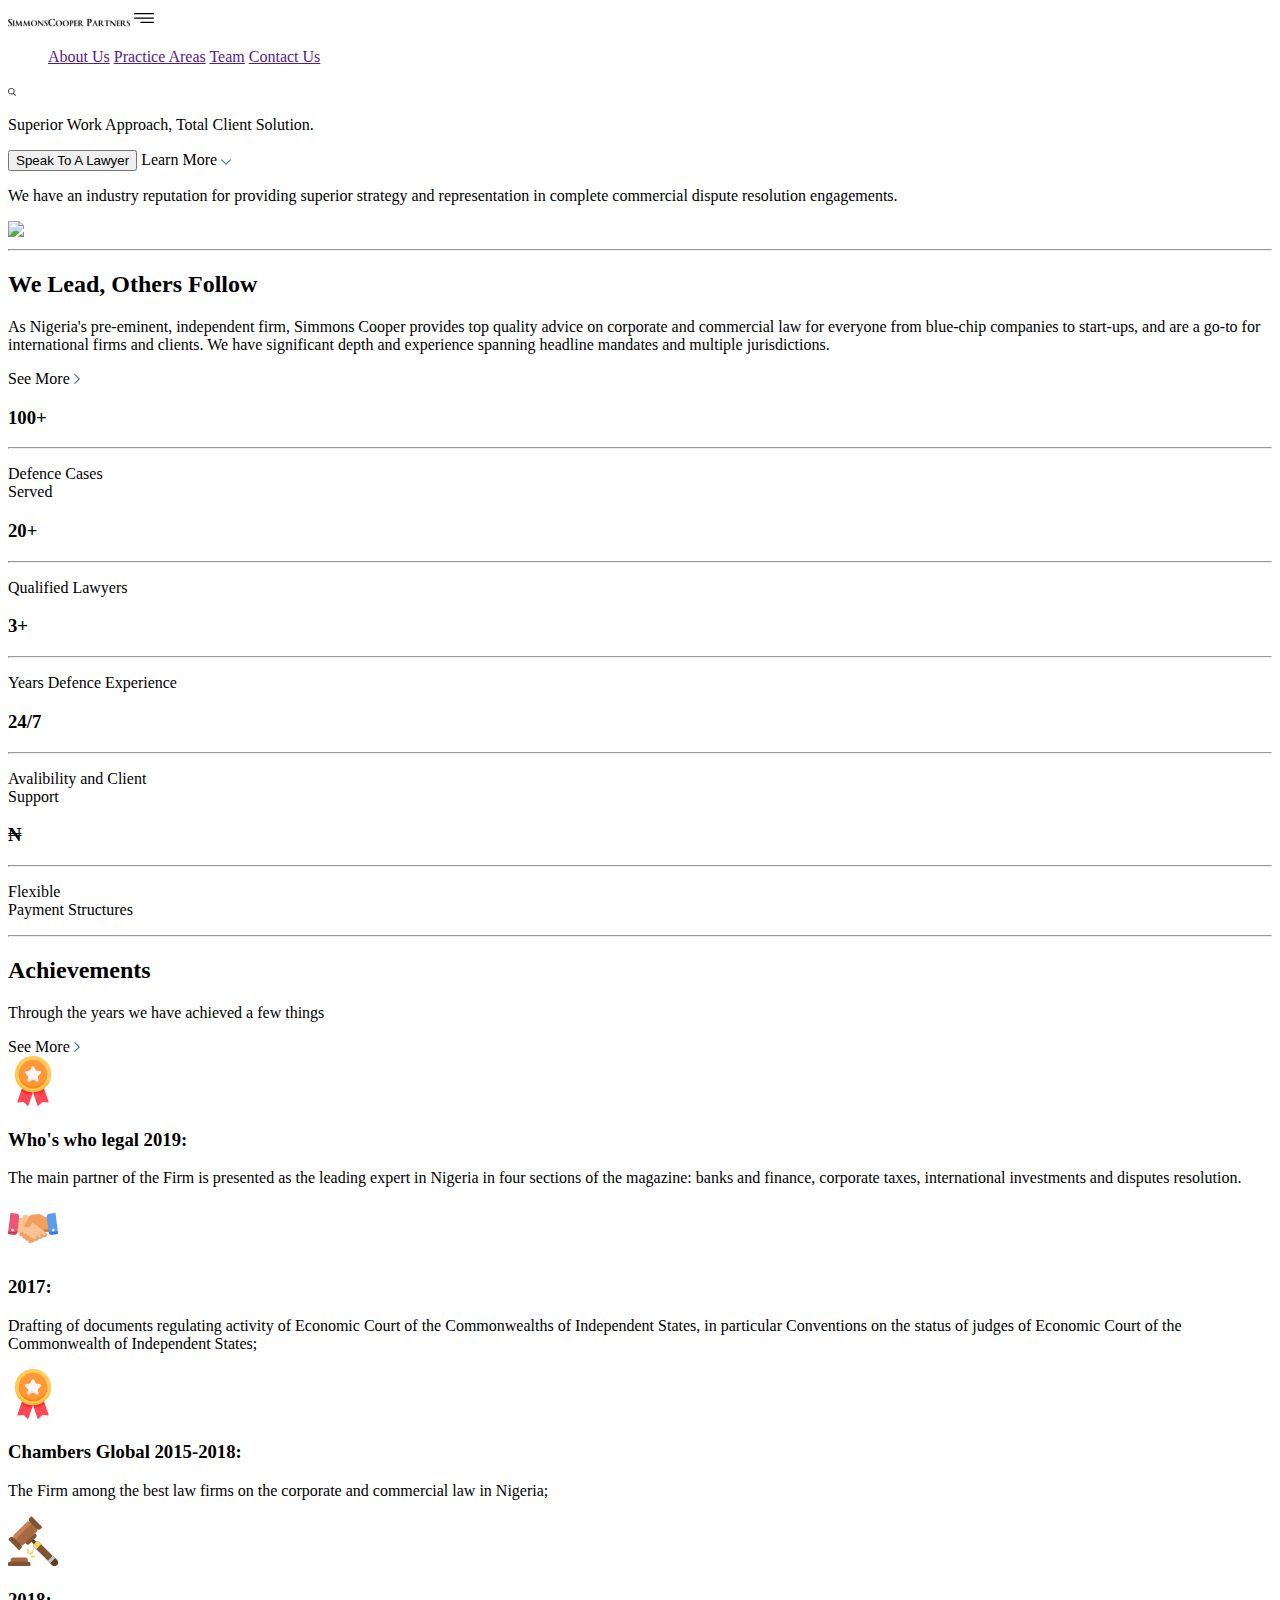
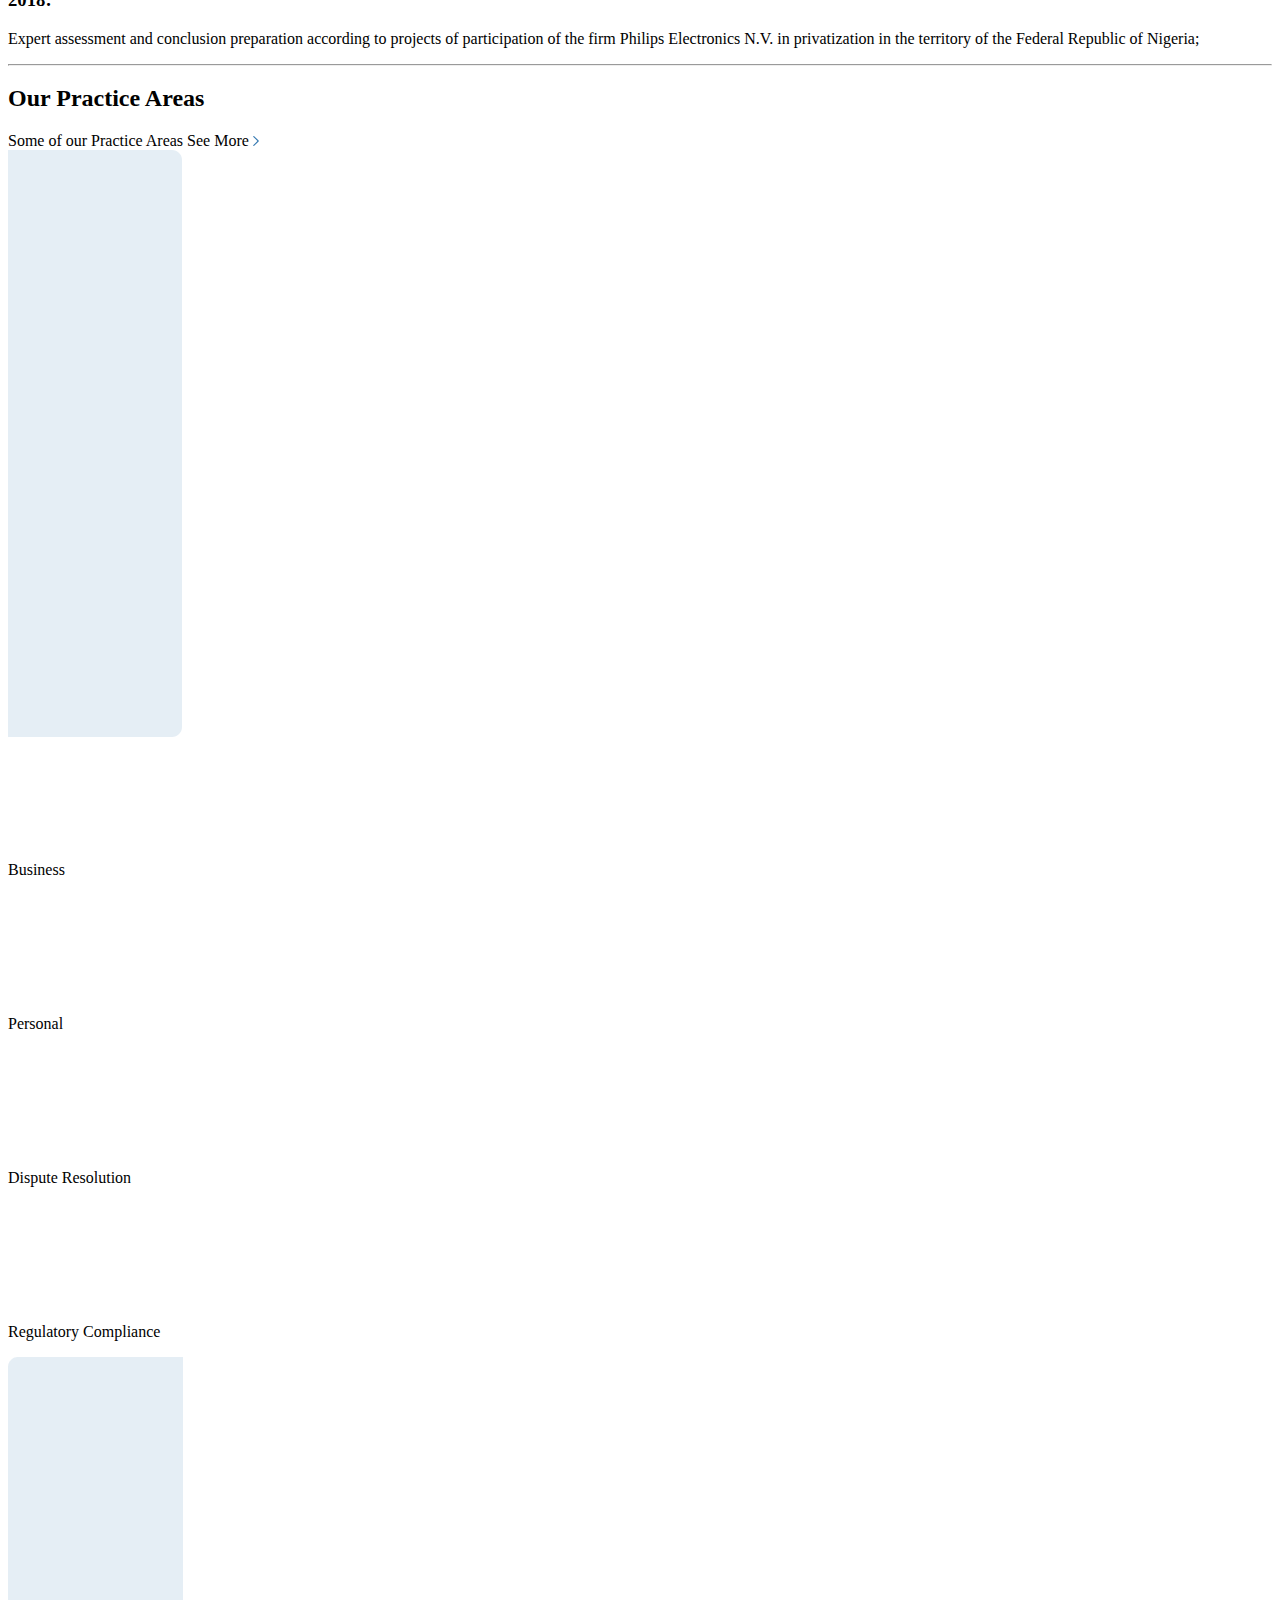
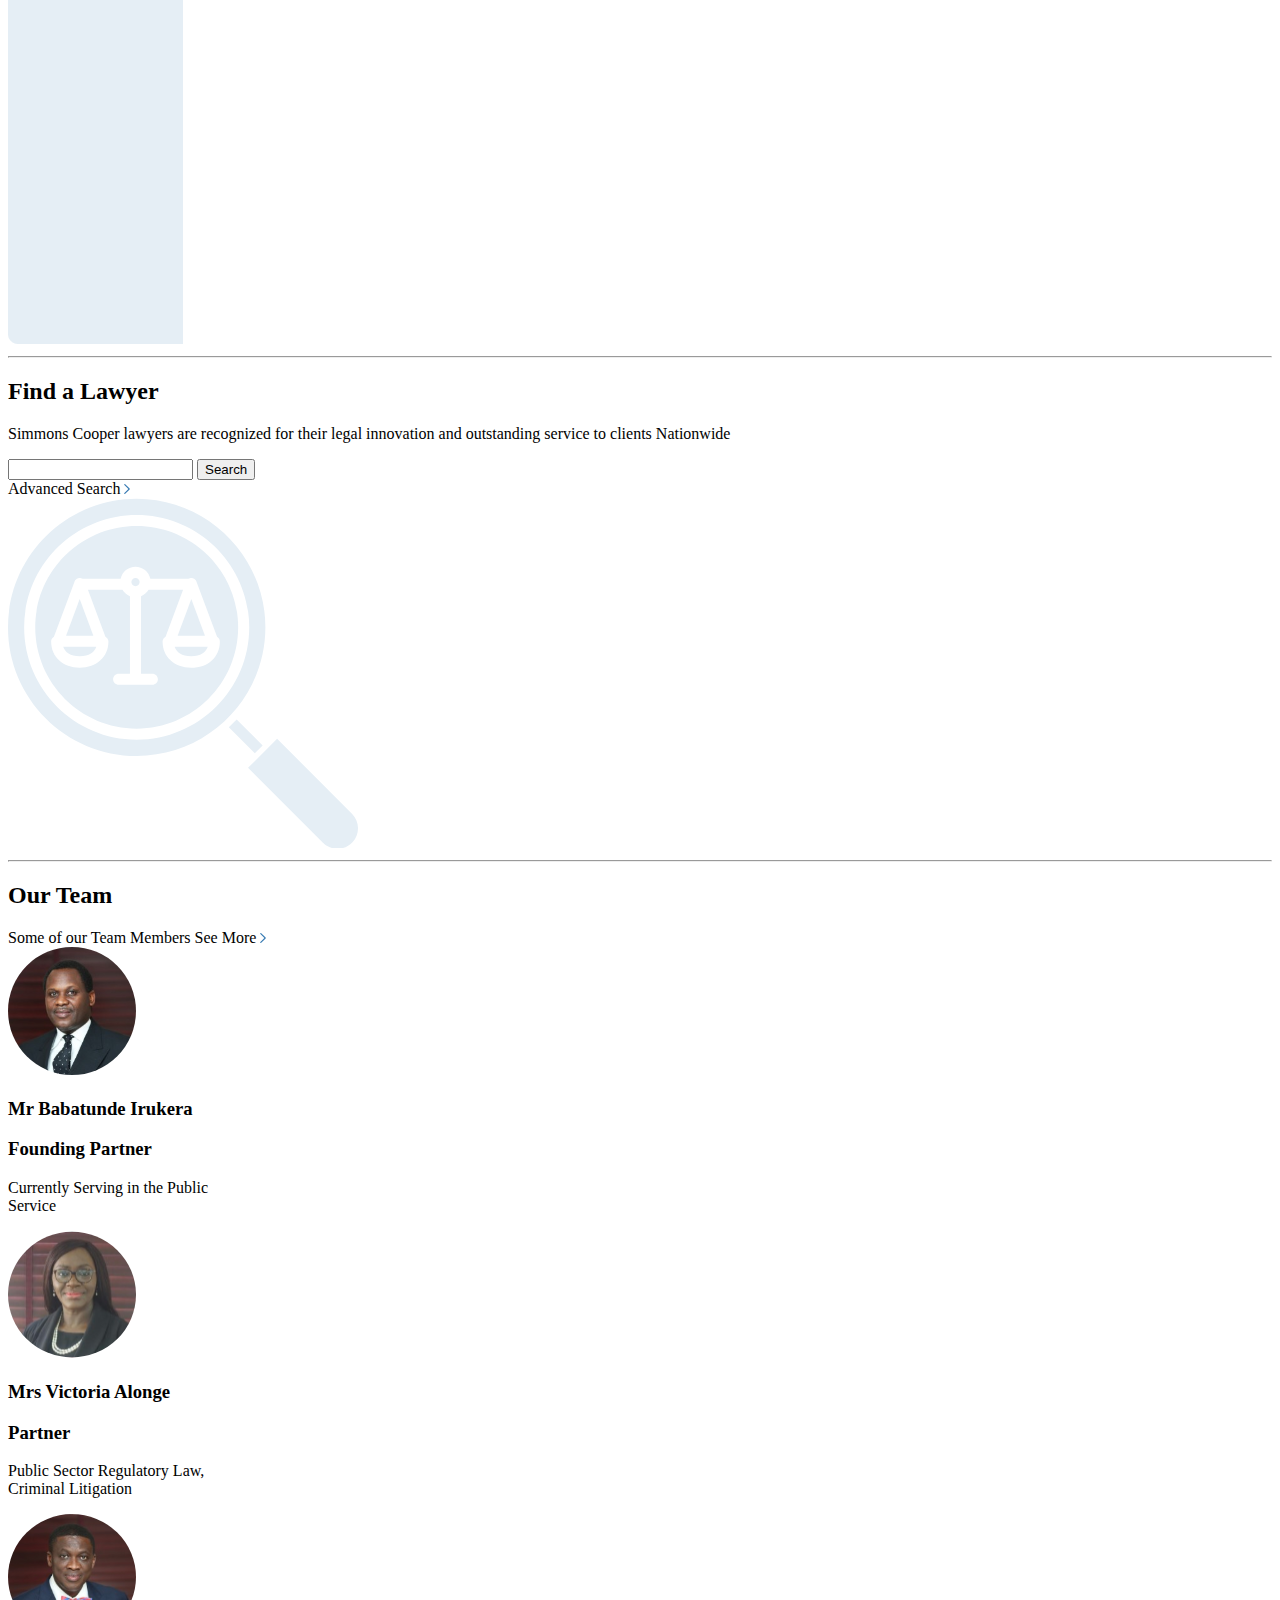
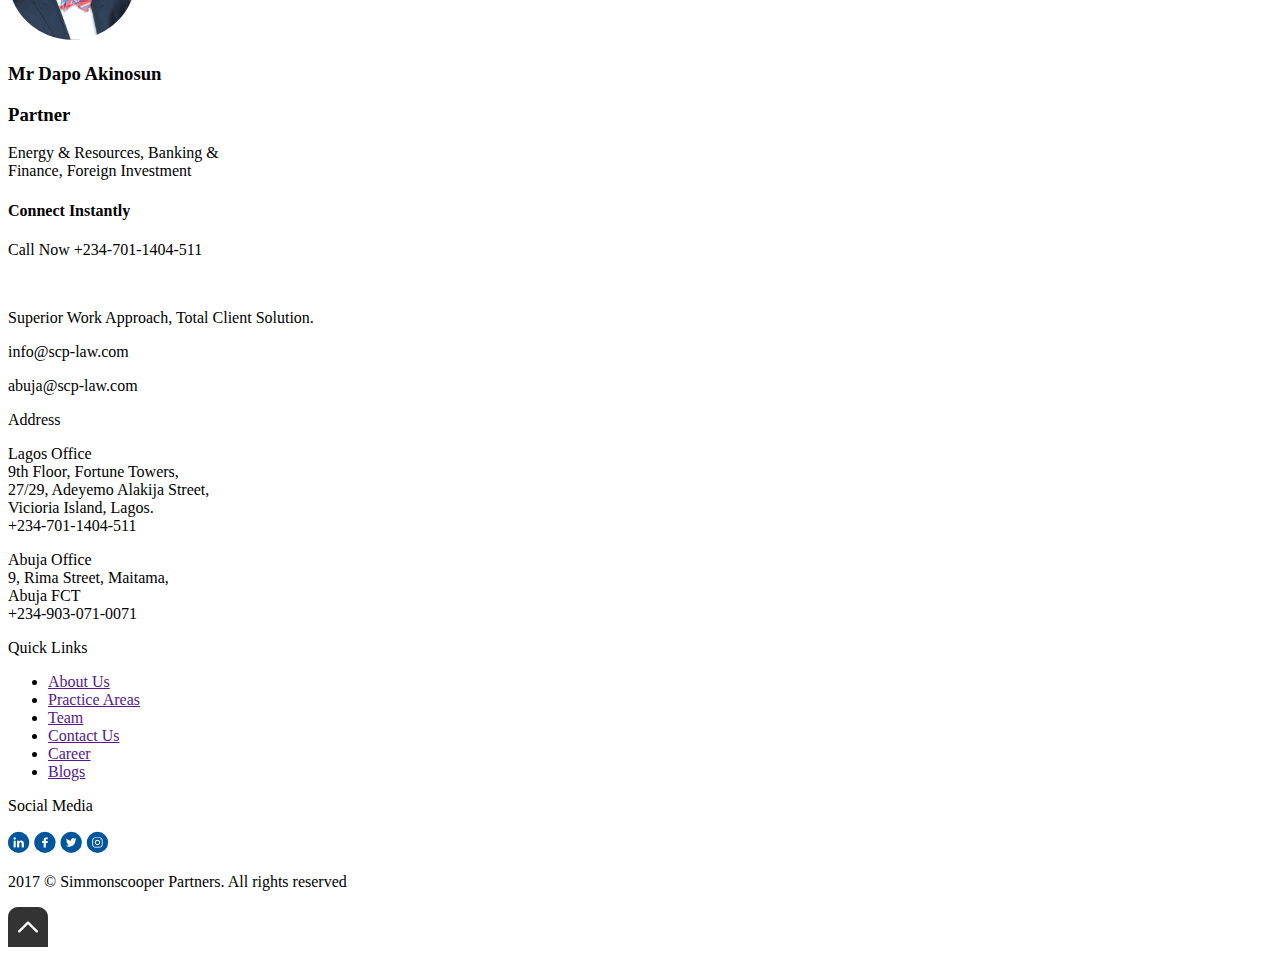
==== index.html @ ab9673e5 "Law Firm Website" ====
<!DOCTYPE html>
<html lang="en">
<head>
    <meta charset="UTF-8">
    <meta http-equiv="X-UA-Compatible" content="IE=edge">
    <meta name="viewport" content="width=device-width, initial-scale=1.0">
    <link rel="stylesheet" href="style.css">
    <script src="https://kit.fontawesome.com/06cd2838e7.js" crossorigin="anonymous"></script>
    <title>Law Firm Website</title>
</head>
<body>
    <div class="container">

        <header class="header">
            <div class="nav_bar">
                <div class="nav_baby">
                    <img src="images/PastedGraphic-1 1.svg" class="max">
                    <img src="images/menu.svg" class="menu-icon">
                    <ul class="links">
                        <a href="">About Us</a>
                        <a href="">Practice Areas</a>
                        <a href="">Team</a>
                        <a href="">Contact Us</a>
                    </ul>
                </div>
                <img src="images/Vector.svg" class="busca">
            </div>

            <div class="top_image">
                <div class="simmons_image"></div>
                <p class="client">Superior Work Approach, Total Client Solution.</p>
                <div class="more">
                    <button>Speak To A Lawyer</button>
                    <span  class="achieve-more">Learn More</span>
                    <img src="images/Vector-2.svg" alt="">  
                </div> 
            </div>
        </header>

        <div class="main_rep">
            <p class="reputation">We have an industry reputation for providing superior strategy and representation in complete commercial dispute resolution engagements.</p>
        </div>

        <div class="lead_image">
            <img src="images/Group 13.svg" class="lead">
            <div class="lead_left">
                <hr>
                <h2>We Lead, Others Follow</h2>
                <p>As Nigeria's pre-eminent, independent firm, Simmons Cooper provides top quality advice on corporate and commercial law for everyone from blue-chip companies to start-ups, and are a go-to for international firms and clients. We have significant depth and experience spanning headline mandates and multiple jurisdictions.</p>
                <div class="okay">
                    <span class="achieve-more">See More</span>
                    <img src="images/Vector-1.svg" alt="">
                </div> 
            </div>       
        </div>
        
        <div class="resume_main">
            <div class="resume">
                <div class="central">
                    <h3>100+</h3>
                    <hr class="line1">
                    <p>Defence Cases<br>Served</p>
                </div>

                <div class="central">
                    <h3>20+</h3>
                    <hr class="line1">
                    <p>Qualified Lawyers</p>
                </div>
            
                <div class="central">
                    <h3>3+</h3>
                    <hr class="line1">
                    <p>Years Defence Experience</p>
                </div>
                
                <div class="central">
                    <h3>24/7</h3>
                    <hr class="line1">
                    <p>Avalibility and Client<br>Support</p>
                </div>

                <div class="central">
                    <h3>₦</h3>
                    <hr class="line1">
                    <p>Flexible<br>Payment Structures</p>
                </div>
            </div>    
        </div>

        <div class="achievements">
            <div class="semi_achievements">
                <div class="compact">
                    <div>
                        <hr>
                        <h2>Achievements</h2>
                    </div>    
                    <div class="okay">
                        <p>Through the years we have achieved a few things</p>
                        <span class="achieve-more">See More</span>
                        <img src="images/Vector-1.svg" alt="">
                    </div>
                </div>
                <div class="compact2">
                    <div class="compact3">
                        <img src="images/medal 1.svg" class="achieve-img" alt="">
                        <h3>Who's who legal 2019:</h3>
                        <p>The main partner of the Firm is presented as the leading expert in Nigeria in four sections of the magazine: banks and finance, corporate taxes, international investments and disputes resolution.</p>
                    </div>
                    <div class="compact3">
                        <img src="images/handshake (1) 1.svg"  class="achieve-img" alt="">
                        <h3>2017:</h3>
                        <p>Drafting of documents regulating activity of Economic Court of the Commonwealths of Independent States, in particular Conventions on the status of judges of Economic Court of the Commonwealth of Independent States;</p>
                    </div>
                    <div class="compact3">
                        <img src="images/medal 1.svg" class="achieve-img" alt="">
                        <h3>Chambers Global 2015-2018:</h3>
                        <p>The Firm among the best law firms on the corporate and commercial law in Nigeria;</p>
                    </div>
                    <div class="compact3">
                        <img src="images/law 1.svg" class="achieve-img" alt="">
                        <h3>2018:</h3>
                        <p>Expert assessment and conclusion preparation according to projects of participation of the firm Philips Electronics N.V. in privatization in the territory of the Federal Republic of Nigeria;</p>
                    </div>
                </div>    
            </div>
        </div>

        
        <div class="specialty">
            <div>
                <hr class="practice_hr">
                <h2 class="practice_areas">Our Practice Areas</h2>
                <div class="some_of">
                    <span>Some of our Practice Areas</span>
                    <span class="see_m">See More</span>
                    <img src="images/Vector-1.svg" alt="">
                </div>
            </div>
            <div class="complex">
                <div>
                    <img src="images/Rectangle 10.svg" class="rect1" alt="">
                </div>
                <div class="box_stack">
                    <div class="box">
                        <img src="images/portfolio 1.svg" class="icon">
                        <p class="font-text">Business</p>
                    </div>

                    <div class="box">
                        <img src="images/man-user(1) 1.svg" class="icon">
                        <p class="font-text">Personal</p>
                    </div>
                    
                    <div class="box">
                        <img src="images/dispute.svg" class="icon">
                        <p class="font-text">Dispute Resolution</p>
                    </div>
                    
                    <div class="box">
                        <img src="images/gear 1.svg" class="icon">
                        <p class="font-text">Regulatory Compliance</p>
                    </div>
                </div>
                <div>
                    <img src="images/Rectangle 11.png" class="rect2" alt="">
                </div>
            </div>
        </div>

        <div class="search">
            <div class="search_bar">
                <hr>
                <h2>Find a Lawyer</h2>
                <p>Simmons Cooper lawyers are recognized for their legal innovation and outstanding service to clients Nationwide</p>
                <div class="search_button">
                    <input type="text" class="text_area">
                    <button>Search</button>
                </div>
                <div class="advanced_search">
                    <span>Advanced Search</span>
                    <img src="images/Vector-1.svg">
                </div>
            </div>
            <div class="mag_glass">
                <img src="images/search (2) 1.svg">
            </div>
        </div>

        <div class="Our_Team_Members">
            <div class="members">
                <hr class="members_hr">
                <h2>Our Team</h2>
                <div class="some_members">
                    <span>Some of our Team Members</span>
                    <span class="see_m">See More</span>
                    <img src="images/Vector-1.svg" alt="">
                </div>
            </div>

            <div class="team_members">
                <div class="team_member">
                    <div class="image_bgr">
                        <img src="images/Ellipse 5.svg" class="team_image">
                    </div>
                    <h3>Mr Babatunde Irukera</h3>
                    <h3 class="middle">Founding Partner</h3>
                    <p>Currently Serving in the Public<br> Service</p>
                </div>

                <div class="team_member">
                    <div class="image_bgr">
                        <img src="images/Ellipse 6.svg" class="team_image">
                    </div>
                    <h3>Mrs Victoria Alonge</h3>
                    <h3 class="middle">Partner</h3>
                    <p>Public Sector Regulatory Law,<br> Criminal Litigation</p>
                </div>

                <div class="team_member">
                    <div class="image_bgr">
                        <img src="images/Ellipse 3.svg" class="team_image">
                    </div>
                    <h3>Mr Dapo Akinosun</h3>
                    <h3 class="middle">Partner</h3>
                    <p>Energy & Resources, Banking & <br>Finance, Foreign Investment</p>
                </div>
            </div>
        </div>

        <div class="connect">
            <h4>Connect Instantly</h4>
            <p>Call Now +234-701-1404-511</p>
        </div>

        <div class="contact">
            <div class="con_container">
                <div class="superior">
                    <img src="images/PastedGraphic-1 2.svg">
                    <p>Superior Work Approach, Total Client Solution.</p>
                    <p class="website">info@scp-law.com</p>
                    <p class="website"
                    >abuja@scp-law.com</p>
                </div>

                <div class="address">
                    <p class="address_title">Address</p>
                    <p class="office_address">Lagos Office<br> 9th Floor, Fortune Towers, <br> 27/29, Adeyemo Alakija Street, <br> Vicioria Island, Lagos. <br> +234-701-1404-511</p>
                    <p class="office_address">Abuja Office <br>9, Rima Street, Maitama, <br>Abuja FCT <br>+234-903-071-0071 </p>
                </div>

                <div class="quick_links">
                    <p class="links_title">Quick Links</p>
                    <ul>
                        <li><a href="">About Us</a></li>
                        <li><a href="">Practice Areas</a></li>
                        <li><a href="">Team</a></li>
                        <li><a href="">Contact Us</a></li>
                        <li><a href="">Career</a></li>
                        <li><a href="">Blogs</a></li>
                    </ul>
                </div>

                <div class="social_media">
                    <p class="media_title">Social Media</p>
                    <div class="media_icons">
                        <img src="images/Group 55 (1).svg" alt="">
                        <img src="images/Group 56.svg" alt="">
                        <img src="images/Group 57.svg" alt="">
                        <img src="images/Group 58.svg" alt="">
                    </div>
                </div>
            </div>    
        </div>

        <footer class="footer">
            <p>2017 &copy Simmonscooper Partners. All rights reserved</p>
            <img src="images/Group 59.svg" alt="">
        </footer>
    </div>
</body>
</html>
---- style.css ----
@media (min-width: 400px) and (max-width: 768px){

    body {
        width: 100%;
        margin: 0;
    }
    
    .container {
        width: 97%;
        margin: auto;
    }
    
    .menu-icon {
        display: none;
    }
    
    .nav_bar {
        display: flex;  
    }
    
    .nav_baby {
        width: 96%;
        display: flex;
        justify-content: space-between;
    }
    
    .links a {
        color: black;
        font-size: 14.5px;
        margin-left: 30px;
        text-decoration: none;
        font-family:'Gill Sans', 'Gill Sans MT', Calibri, 'Trebuchet MS', sans-serif;
    }
    
    .links ul {
        list-style: none;
    }
    
    .busca {
        margin: 0 20px;
    }
    
    .header {
        background: url(images/pexels-photo-2963033\ 1.svg);
        background-position: right;
        background-repeat: no-repeat;
        background-size: contain;
        height: 400px;
        margin-left: 15px;
        margin-right: -10px;
    }
    
    .simmons_image {
        margin-top: 45px;
        margin-bottom: 29px;
        background-image: url(images/SIMMONSCOOPER\ PARTNERS\ 2.svg);
        height: 19.5vh;
        background-repeat: no-repeat;
        background-size: contain;
        background-position: left;
    }
    
    .client {
        font-weight: bold;
        font-size: 12px;
    }
    
    .more {
        margin-top: 60px;
    }
    
    button {
        background: #00569D;
        border-radius: 5px;
        color: white;
        border: none;
        padding: 12px 22px;
        font-size: 12px;
        font-weight: bold;
        font-family: Arial, Helvetica, sans-serif;
    }
    
    .achieve-more {
        color: #3378b1;
        font-size: 14px;
        margin-right: 5px;
        font-weight: bold;
    }
    
    .reputation {
        position: relative;
        bottom: 145px;
        width: 400px;
        font-family:'Gill Sans', 'Gill Sans MT', Calibri, 'Trebuchet MS', sans-serif;
        font-size: 13px;
        margin-left: 15px;
    }
    
    .lead_image {
        margin-top: -20px;
        margin-left: 15px;
        font-family:Arial, Helvetica, sans-serif;
    }
    
    .lead {
        float: right;
        width: 55%;
    }
    
    .lead_left {
        float: left;
        width: 40%;
        margin-top: 60px;
    }
    
    hr {
        width: 30px;
        margin-left: 0;
        height: 2px;
        border-radius: 2px;
        background-color: #00569D;
    }
    
    .lead_image h2 {
        font-size: 16px;
        margin-top: -2px;
    }
    
    .lead_image p {
        font-size: 12px;
        margin-top: 20px;
        margin-bottom: 5px;
        width: 250px;
    }
    
    /* Statistics Section */
    .resume_main {
        margin-top: 410px;
        margin-left: -12px;
        margin-right: -12px;
        background-color:#e5eef5;
        font-family:'Gill Sans', 'Gill Sans MT', Calibri, 'Trebuchet MS', sans-serif;
    }
    
    .resume {
        display: flex;
        justify-content: space-around;
        flex-wrap: wrap;
        align-items: flex-start;
    }
    
    .central {
        text-align: center;
        width: 120px;
    }
    
    .central h3 {
        margin-top: 5px;
        font-weight: normal;
    }
    
    .central p {
        font-size: 12px;
    }
    
    .line1 {
        width: 30px;
        margin:auto;
        height: 2px;
        margin-top: -13px;
        margin-bottom: -7px;
        border-radius: 2px;
        background-color: #00569D;
    }
    
    /* Achievements */
    .achievements {
        background: url(images/Group\ 71.svg);
        background-size: cover;
        background-position: center;
        background-repeat: no-repeat;
        font-family:'Gill Sans', 'Gill Sans MT', Calibri, 'Trebuchet MS', sans-serif;
        margin-left: -11px;
        margin-right: -11px;
    }
    
    .semi_achievements {
        width: 90%;
        margin: auto;
        padding: 40px 0;
    }
    
    .okay {
        display: flex;
        align-items: center;
    }
    
    .okay > * {
        margin-right: 7px;
    }
    
    .compact h2 {
        margin-top: -5px;
        margin-bottom: -10px;
    }
    
    .compact2 {
        display: flex;
        flex-wrap: wrap;
    }
    
    .compact3 {
        width: 300px;
        margin-top: 40px;
        margin-right: 20px;
    }
    
    .compact3 h3 {
        margin-top: 3px;
        margin-bottom: -6px;
        font-size: 13px;
    }
    
    .compact3 p {
        font-size: 13px;
    }
    
    .compact3 img {
        width: 25px;
    }
    
    
    /* SPECIALTY */
    
    .specialty {
        font-family:'Gill Sans', 'Gill Sans MT', Calibri, 'Trebuchet MS', sans-serif;
    
    }
    
    .practice_hr {
        margin: auto;
    }
    
    .practice_areas {
        margin-top: 5px;
        text-align: center;
    }
    
    .some_of {
        font-size: 14px;
        margin-top: -15px;
        text-align: center;
        }
    
    .some_of>* {
        margin-right: 5px;
    }
    
    .see_m {
        color: #3579b2;
        font-weight: bold;
    }
    
    .complex {
        display: flex;
        justify-content: space-between;
        margin: 14px -11px;
    }
    
    .box_stack {
        display: flex;
        flex-wrap: wrap;
        justify-content: space-evenly;
        align-content: space-between;
    }
    
    .box {
        display: flex;
        flex-direction: column;
        text-align: center;
        justify-content: center;
        border-radius: 8px;
        color: white;
        width: 210px;
        height: 135px;
        background-image: url(images/Rectangle\ 12.png);
        background: #183d5f;
    }
    
    .icon {
        height: 50px;
    }
    .font-text {
        font-size: 15px;
    }
    
    .rect1 {
        width: 92px;
        height: 312px;
    }
    
    .rect2 {
        width: 92px;
        height: 312px;
    }
    
    .search_bar {
        width: 60%;
    }
    
    .mag_glass img {
        width: 215px;
        height: 215px;
    }
    
    /* SEARCH SECTION */
    
    .search {
        display: flex;
        justify-content: space-between;
        align-items: center;
        margin-top: 90px;
        margin-left: 15px;
        width: 90%;
        font-family:'Gill Sans', 'Gill Sans MT', Calibri, 'Trebuchet MS', sans-serif;
    }
    
    .search h2 {
        margin-top: 0;
        margin-bottom: -8px;
        font-size: 18px;
    }
    
    .search p {
        font-size: 14px;
    }
    
    .text_area {
        width: 70%;
        margin-right: 5px;
        background: #e5e5e5;
        border: none;
        height: 30px;
        border-radius: 5px;
    }
    
    .search button {
        padding: 10px 30px;
    }
    
    .search_button {
        margin-top: 20px;
        margin-bottom: 8px;
    }
    
    .advanced_search span {
        color: #6c9dc7;
        font-size: 13px;
        margin-right: 3px;
    }
    
    
    
    /* OUR TEAM MEMBERS SECTION */
    
    .Our_Team_Members {
        margin-top: 50px;
        margin-left: -12px;
        margin-right: -12px;
        font-family:'Gill Sans', 'Gill Sans MT', Calibri, 'Trebuchet MS', sans-serif;
        background: url(images/Group\ 48\ \(1\).svg);
        height: 415px;
    }
    
    .members {
        text-align: center;
        padding-top: 50px;
    }
    
    .members_hr {
        margin: auto;
    }
    
    .members h2 {
        margin-top: 7px;
        margin-bottom: 9px;
    }
    
    .some_members {
        font-size: 14px;
    }
    
    .some_members > * {
        margin-left: 5px;
    }
    
    .some_members .see_m {
        font-size: 13px;
    }
    
    .team_members {
        display: flex;
        justify-content: space-evenly;
        margin-top: 20px;
    }
    
    .team_member {
        display: flex;
        flex-direction: column;
        align-items: center;
        text-align: center;
        font-size: 13px;
    }
    
    .team_member p {
        color: #afafaf;
    }
    
    .middle {
        color:#3378b1;
        margin-top: -15px;
        margin-bottom: -10px;
    }
    
    .image_bgr {
        background: url(images/Ellipse\ 2.svg);
        background-position: center;
        background-repeat: no-repeat;
        background-size: cover;
        width: 139px;
        height: 139px;
    }
    
    .team_image {
        margin-top: 6px;
    }
    
    /* CONNECT SECTION */
    
    .connect {
        color: white;
        margin-left: -12px;
        margin-right: -12px;
        background: #052844;
        display: flex;
        flex-direction: column;
        align-items: center;
        height: 80px;
        font-size: 14px;
        font-family:Arial, Helvetica, sans-serif;
    }
    
    .connect h4 {
        margin-bottom: -8px;
    }
    
    .connect p {
        color: #afafaf;
    }
    
    /* CONTACT SECTION */
    
    .contact {
        color: white;
        background: #000911;
        margin: 0 -12px;
        font-family:'Gill Sans', 'Gill Sans MT', Calibri, 'Trebuchet MS', sans-serif;
    }
    
    .con_container {
        display: flex;
        justify-content: space-evenly;
    }
    
    .superior {
        margin-top: 10px;
        font-size: 12px;
    }
    
    .superior img {
        margin-bottom: -8px;
        width: 130px;
    }
    
    .website {
        color: #afafaf;
        margin-top: -7px;
    }
    
    .address_title {
        font-size: 14px;
    }
    
    .office_address {
        font-size: 12px;
        color: #afafaf;
        margin-top: -6px;
    }
    
    .links_title {
        font-size: 12px;
        margin-bottom: -8px;
    }
    
    ul li {
        list-style: none;
        font-size: 12px;
        margin-bottom: 7px;
        margin-left: -40px;
    }
    
    ul a {
        text-decoration: none;
        color: #afafaf;
    }
    
    .media_title {
        font-size: 13px;
        margin-bottom: 7px;
    }
    
    .media_icons img {
        margin-right: 5px;
    }
    
    /* FOOTER SECTION */
    
    .footer {
        text-align: center;
        background: #000911;
        color: grey;
        font-size: 14px;
        margin-top: -20px;
        margin-right: -12px;
        margin-left: -12px;
        padding-top: 10px;
        padding-bottom: 1px;
    }
    
    .footer p {
        margin-bottom: 7px;
    }
    
    .footer img {
        float: right;
        width: 11%;
        height: 20px;
        margin-top: -20px;
    }
}



@media (max-width: 395px){

    body {
        width: 100%;
        margin: 0;
    }
    
    .container {
        margin: 0;
        width: inherit;
    }
    
    /* Header Section */
    .header{
        background-image: url(images/pexels-photo-2963033\ 1.svg);
        background-position: center;
        background-repeat: no-repeat;
        background-size: cover;
        margin-left: 5px;
        height: 260px;
    }
    
    .simmons_image {
        margin-top: 45px;
        margin-bottom: 29px;
        background: url(images/SIMMONSCOOPER\ PARTNERS.svg);
        height: 11vh;
        background-repeat: no-repeat;
        background-size: contain;
        background-position: left;
    }
    
    .max {
        margin-top: 12px;
        width: 125px;
    }
    
    .menu-icon {
        margin-left: 190px;
    }
    
    .links{
        display: none;
    }
    
    .busca {
        display: none;
    }
    
    .top_image>* {
        margin-bottom: 15px;
    }
    
    .client {
        font-family:'Lucida Sans', 'Lucida Sans Regular', 'Lucida Grande', 'Lucida Sans Unicode', Verdana, sans-serif;
        font-size: 10px;
        font-weight: bold;
        padding: 5px;
    }
    
    .more {
        display: flex;
        align-items: center;
    }
    
    .more>* {
        margin-right: 10px;
    }
    
    button {
        background: #00569D;
        border-radius: 5px;
        color: white;
        border: none;
        padding: 12px 22px;
        font-size: 9px;
        font-weight: bold;
        font-family: Arial, Helvetica, sans-serif;
    }
    
    
    /* Reputation Section*/
    
    .main_rep {
        margin-top: 20px;
        margin-bottom: 40px;
    }
    
    .reputation {
        font-family: 'Gill Sans', 'Gill Sans MT', 'Trebuchet MS', sans-serif;
        font-size: 11px;
        text-align: center;
        padding: 0px 25px;
        color: grey;
    }
    
    /* Lead Image Section */
    hr {
        width: 30px;
        margin-left: 0;
        height: 2px;
        border-radius: 2px;
        background-color: #00569D;
    }
    
    .lead_image {
        margin-left: 5px;
        padding: 5px 0;
        font-family: Arial, Helvetica, sans-serif;
    }
    
    .lead {
        width: 100%;
    }
    
    .lead_image h2 {
        font-size: 16px;
    }
    
    .lead_image p {
        font-size: 12px;
    }
    
    .see {
        color: blue;
        font-size: 12px;
        font-weight: bold;
    }
    
    /* Statistics Section */
    .resume_main {
        margin-top: 40px;
        background-color:#e5eef5;
        font-family:'Gill Sans', 'Gill Sans MT', Calibri, 'Trebuchet MS', sans-serif;
        width: 100%;
    }

    .resume {
        display: flex;
        justify-content:space-around;
        flex-wrap: wrap;
        align-items: center;
    }
    
    .central {
        text-align: center;
        padding: 0 8px;
        width: 120px;
        margin-bottom: 20px;
    }
    
    .central h3 {
        margin-bottom: 3px;
    }
    
    .central p {
        font-size: 13px;
        margin-top: 3px;
    }
    
    .line1 {
        width: 30px;
        margin:auto;
        height: 2px;
        border-radius: 2px;
        background-color: #00569D;
    }
    
    /* Achievements Area Section */
    
    .achievements {
        display: flex;
        flex-direction: column;
        background: url(images/Frame\ 4.svg);
    }
    
    .semi_achievements {
        width: 85%;
        margin-top: 25px;
        margin-left: 5px;
    }
    
    .achievements p {
        font-family:Arial, Helvetica, sans-serif;
        font-size: 12px;
        margin-top: -10px;
    }
    
    .achieve-img {
        height: 26px;
        width: 26px;
        margin-top: 27px;
        margin-left: 5px;
    }
    
    .achieve-more {
        color: blue;
        font-size: 14px;
        margin-right: 5px;
        font-weight: bold;
    }
    
    .okay {
        margin-top: -9px;
    }
    
    .achievements h3{
        margin-top: 5px;
    }
    
    .compact h2, p {
        margin-top: -5px;
    }
    
    .compact p {
        margin-top: -15px;
    }
    
    /* Practice Area Section */
    .specialty {
        margin-top: 80px;
        margin-left: 5px;
    }
    
    .practice_areas {
        margin-top: 0;
        margin-bottom: 8px;
    }
    
    .see_m {
        color:#00569D;
        font-weight: bold;
        font-size: 15px;
    }
    
    .some_of {
        margin-top: -5px;
    }
    
    .some_of > * {
        margin-right: 7px;
    }
    
    .complex {
        margin-top: 35px;
        margin-left: -5px;
        display: flex;
        justify-content: space-between;
        width: inherit;
        overflow: hidden;
    }
    
    .box_stack {
        display: flex;
        flex-direction: column;
        justify-content: space-between;
    }
    
    .rect1 {
        margin-left: -110px;
    }
    
    .rect2 {
        margin-right: -110px;
    }
    
    .box {
        width: 210px;
        height: 135px;
        color: white;
        display: flex;
        flex-direction: column;
        justify-content:space-evenly;
        text-align: center;
        background-image: url(images/Rectangle\ 12.png);
        background-color: #00569D;
        border-radius: 5px;
        font-family:Arial, Helvetica, sans-serif;
    }
    
    .icon {
        height: 50px;
    }

    .font-text {
        font-size: 12px;
    }
    
    .fa-comments, .fa-gear {
        font-size: 50px;
    }
    
    /* Search Section */
    .search {
        margin-left: 5px;
        margin-top: 60px;
    }
    .search p {
        margin-top: -10px;
        margin-bottom: 20px;
        font-size: 14px;
        width: 90%;
    }
    
    .search h2 {
        margin-top: 0;
    }
    
    .search_button {
        margin-left: -10px;
        display: flex;
        justify-content: space-around;
    }
    
    .search_button input {
        width: 62%;
        border: none;
        border-radius: 5px;
        background: lightgray;
    }
    
    .search_button button {
        width: 27%;
        font-size: 12px;
    }
    
    .advanced_search {
        margin-top: 12px;
        color: blue;
        margin-bottom: 100px;
    }
    
    .mag_glass {
        display: none;
    }
    
    /* Our Team Section */
    
    .Our_Team_Members{
        background-image: url(images/Group\ 48.svg);
    }
    
    .members {
        margin-left: 5px;
    }
    
    .members h2 {
        margin-top: 0px;
    }
    
    .some_members {
        margin-top: -15px;
    }
    
    .some_members > * {
        margin-right:7px;
    }
    
    .team_member {
        text-align: center;
        margin: 40px;
    }
    
    .image_bgr {
        background-image: url(images/Ellipse\ 4.svg);
        background-size: contain;
        background-position: center;
        background-repeat: no-repeat;
    }
    
    .team_image {
        width: 128px;
        height: 125.61px;
        margin-top: 6px;
    }
    
    .middle {
        color:#00569D;
        margin-top: -15px;
        margin-bottom: 10px;
    }
    
    /* The Connect Section */
    
    .connect {
        color: white;
        width: 100%;
        height: 73.6px;
        background: #052844;
        display: flex;
        flex-direction: column;
        align-items: center;
        justify-content: center;
    }
    
    .connect p {
        margin: 1px;
    }
    
    .connect h4 {
        font-weight: bold;
        margin-top: 5px;
        margin-bottom: 0;
    }
    
    /* Contact Section */
    
    .contact {
        color: white;
        background: #000911;
        margin: 0;
    }
    
    .con_container {
        margin-left: 10px;
        padding-top: 20px;
    }
    
    .superior img {
        margin-bottom: 12px;
    }
    .superior p {
        margin-top: -8px;
        font-size: 12px;
    }
    
    .address {
        margin-top: 40px ;
    }
    
    .address h4 {
        margin: 5px;
    }
    
    .office_address {
        color: grey;
        font-size: 12px;
    }
    
    .address p {
        margin-top: px;
    }
    
    .website {
        color: grey;
    }
    
    .quick_links {
        margin-top: 40px;
    }
    
    .quick_links ul {
        margin-top: -5px;
    }
    
    .quick_links li {
        list-style: none;
        margin-left: -40px;
        margin-top: 5px;
        font-size: 12px;
    }
    
    .links_title {
        font-size: 12px;
    }
    
    
    .quick_links a {
        text-decoration: none;
        color: grey;
    }
    
    .social_media {
        margin-top: 40px;
    }
    
    .media_icons {
        margin-top: -10px;
    }
    
    .media_icons img {
        margin-right: 5px;
        width: 25px;
        height: 25px;
    }
    
    .media_title {
        font-size: 14px;
    }
    
    
    /* FOOTER SECTION */
    
    .footer {
        text-align: center;
        background: #000911;
        margin-top: -16px;
        color: grey;
        padding: 50px 0;
        font-size: 13px;
    }
    
    .footer img {
        display: none;
    }

    }
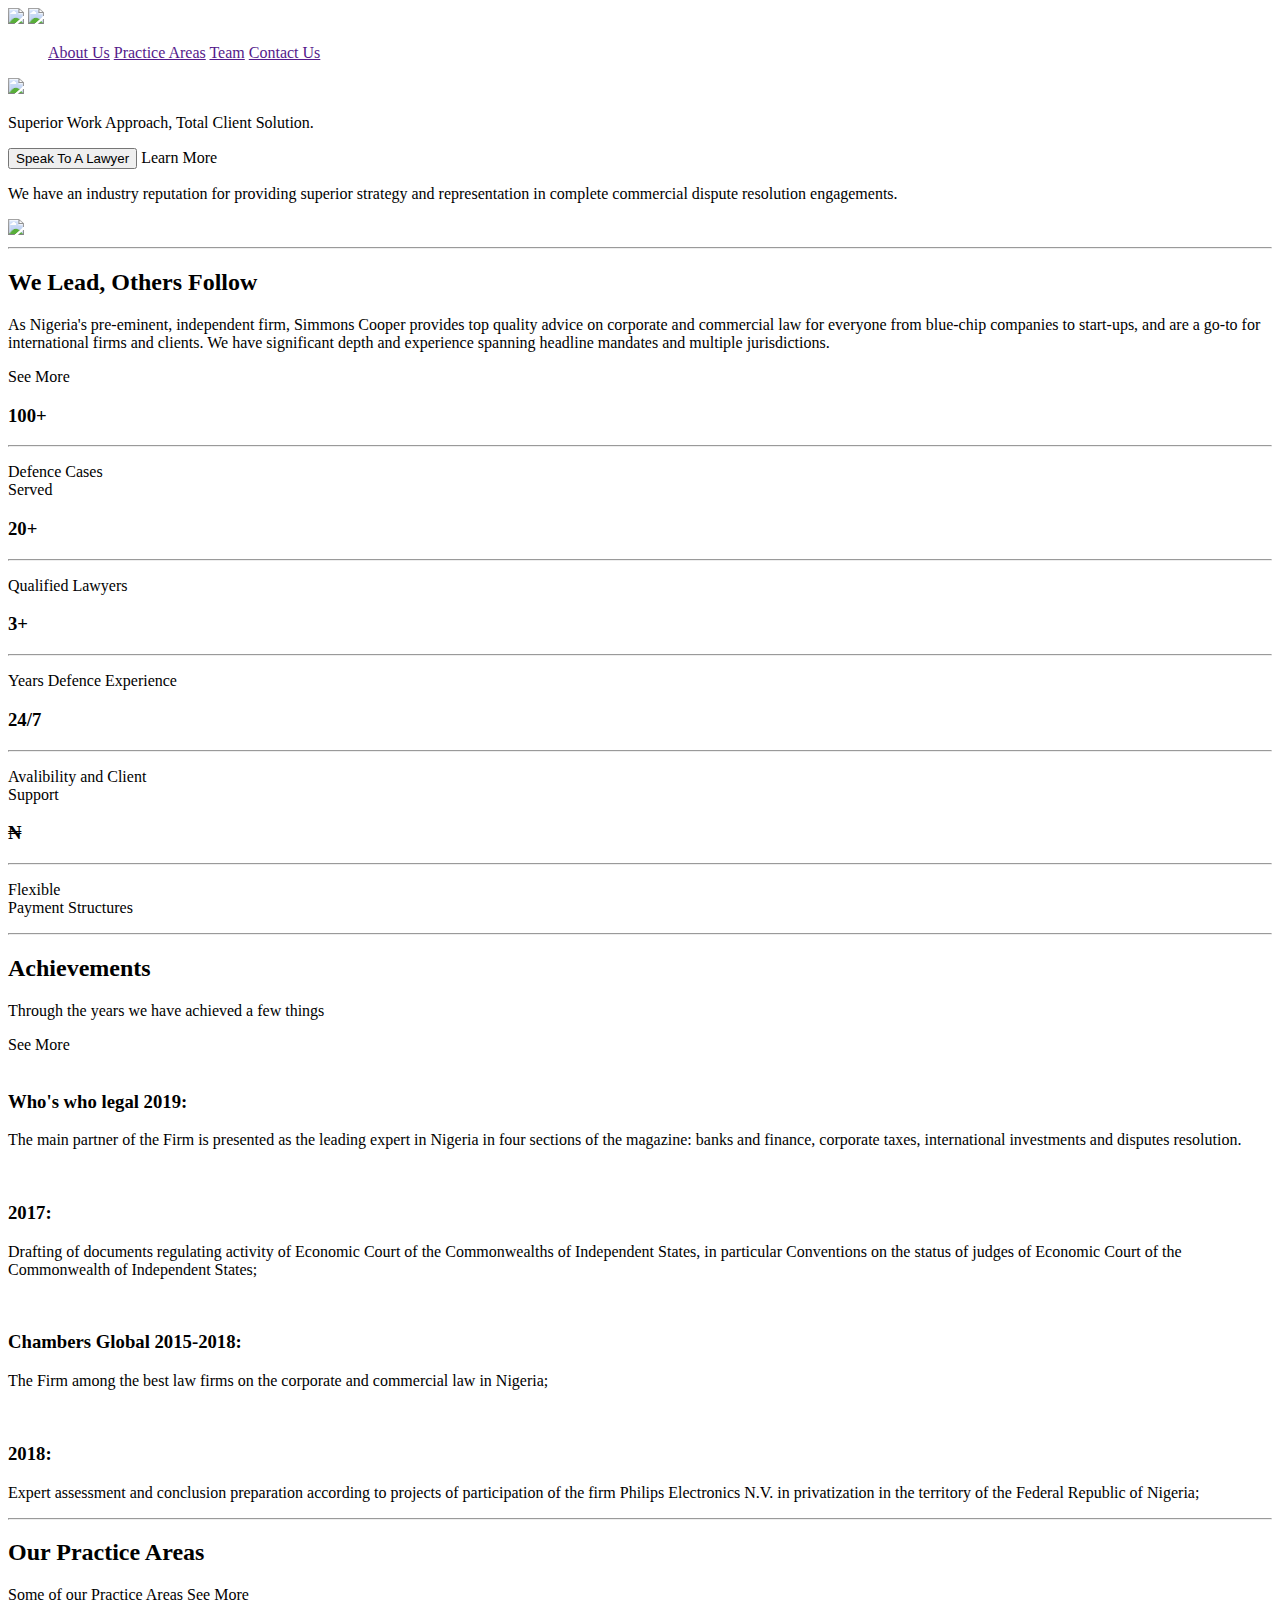
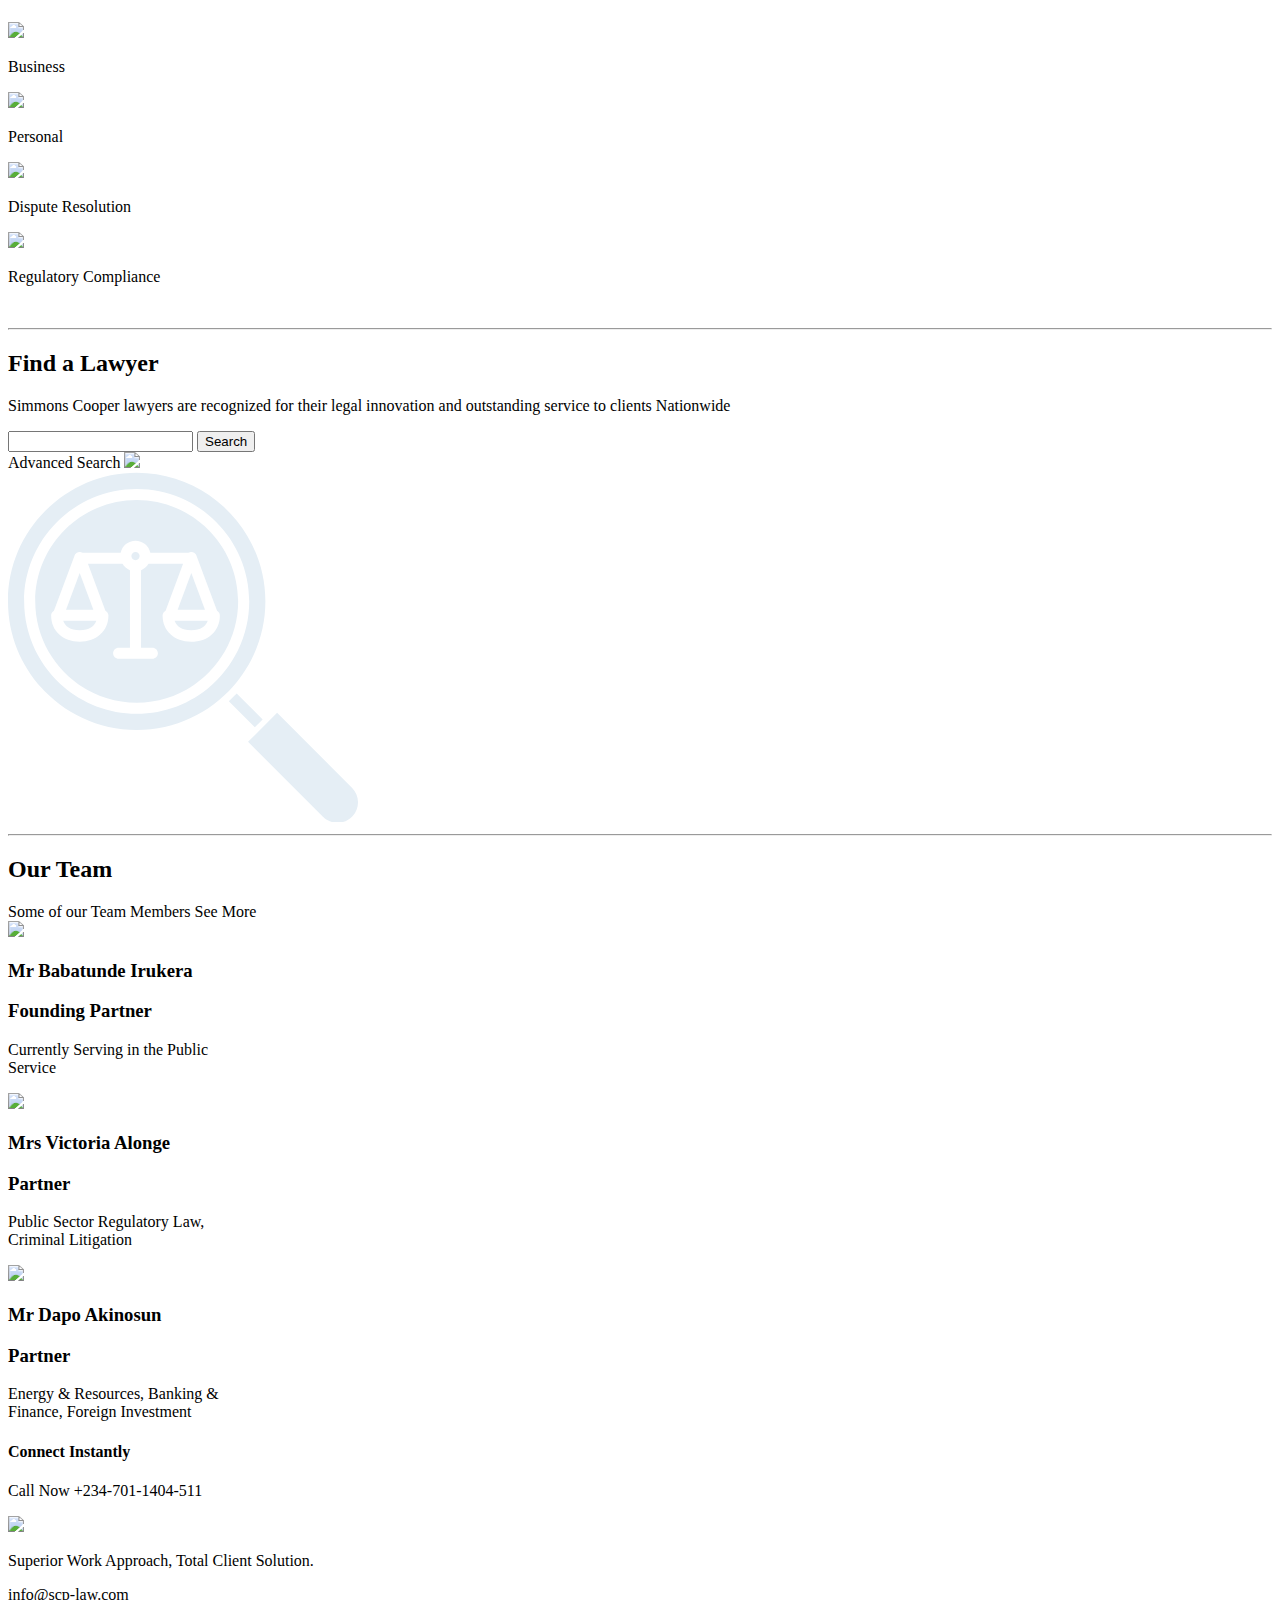
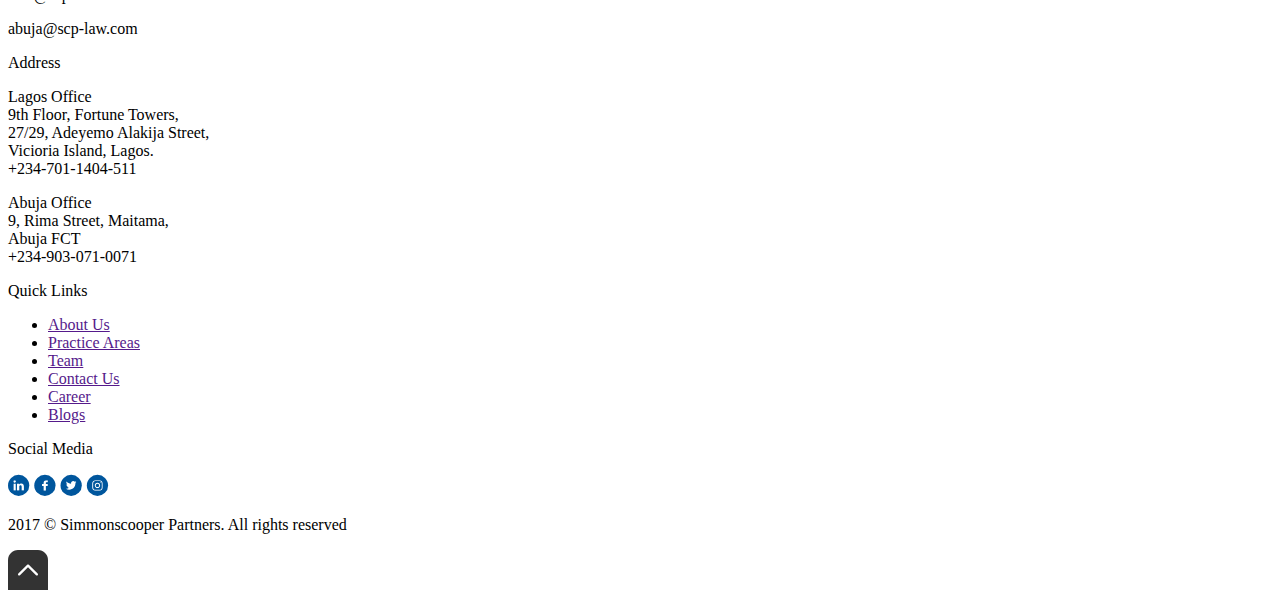
==== commit b3a0fbaf: "Merge branch 'main' of https://github.com/adeabdul2/Law-Firm-Website" ====
--- a/index.html
+++ b/index.html
@@ -279,4 +279,4 @@
         </footer>
     </div>
 </body>
-</html>+</html>
--- a/style.css
+++ b/style.css
@@ -1060,4 +1060,8 @@
     }
 
 
-    +<<<<<<< HEAD
+    
+=======
+    
+>>>>>>> 0f08498a73920024e38463314f137b25228b8e70
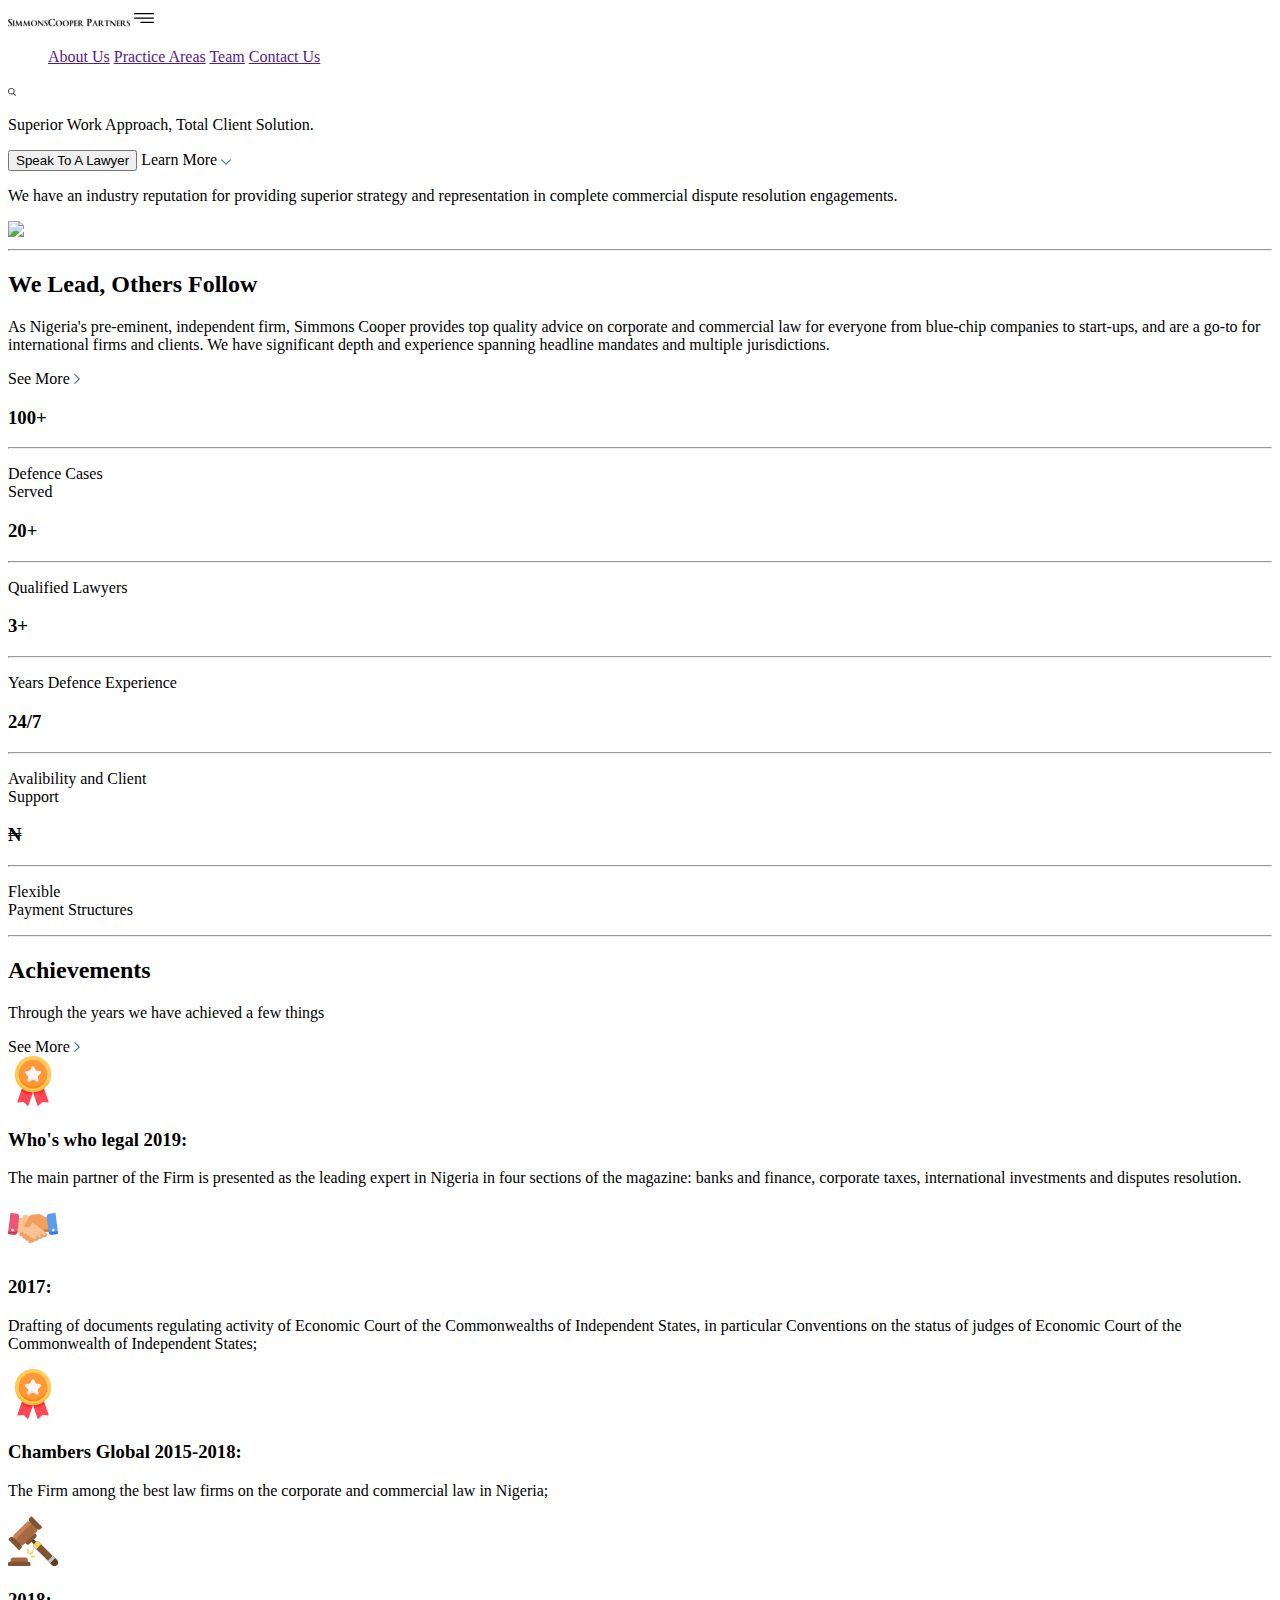
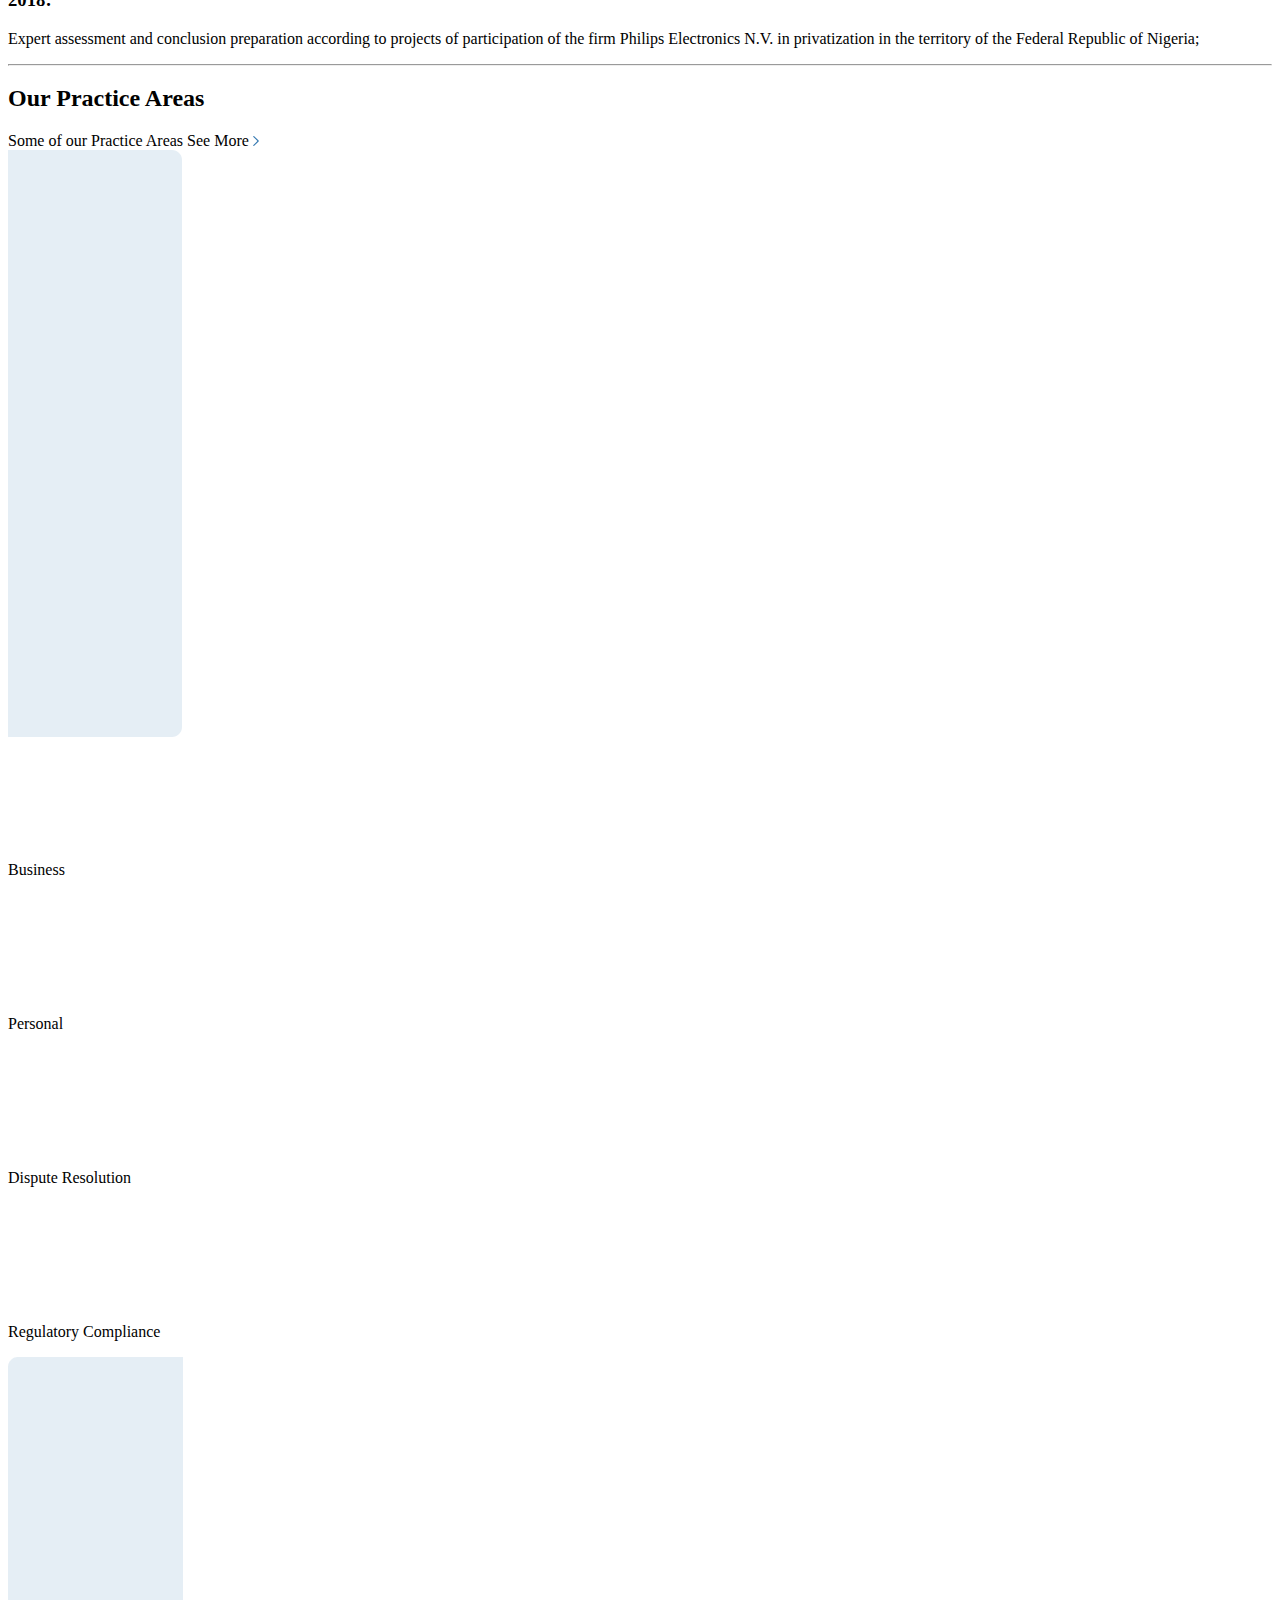
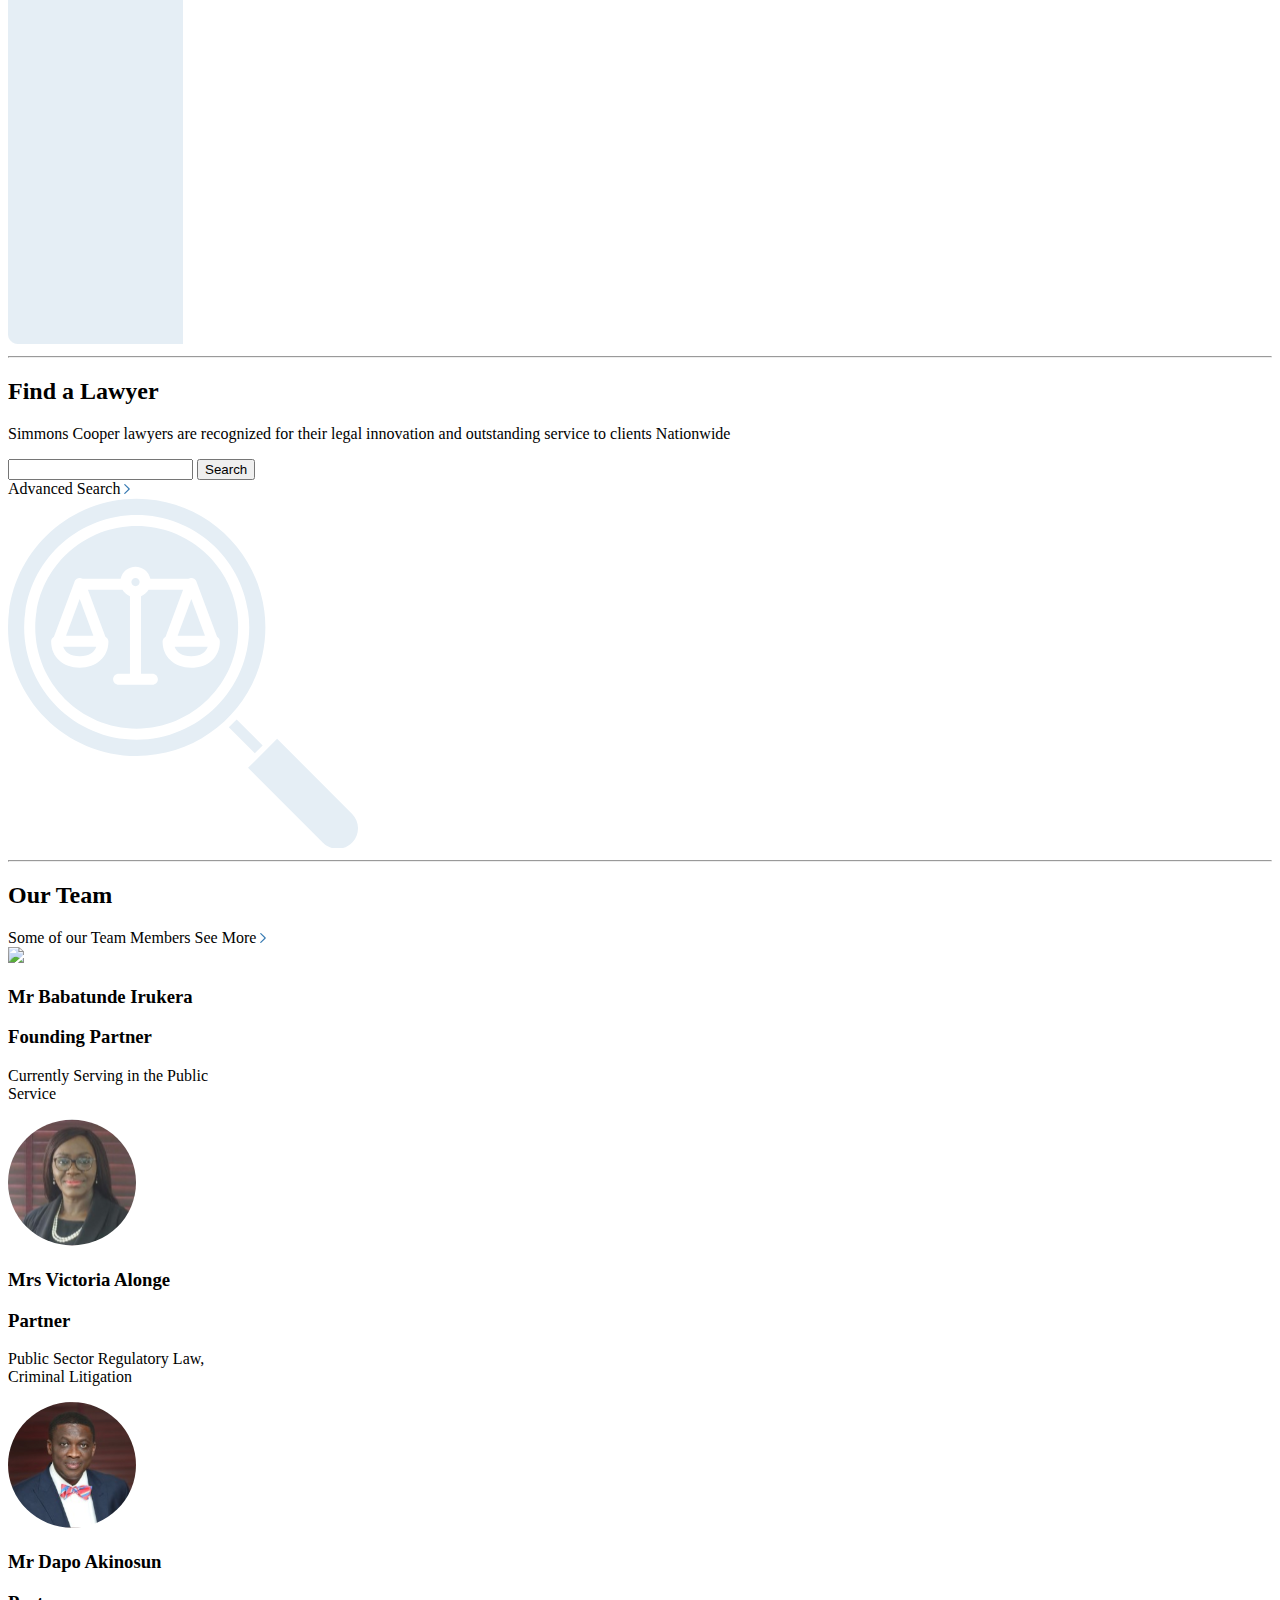
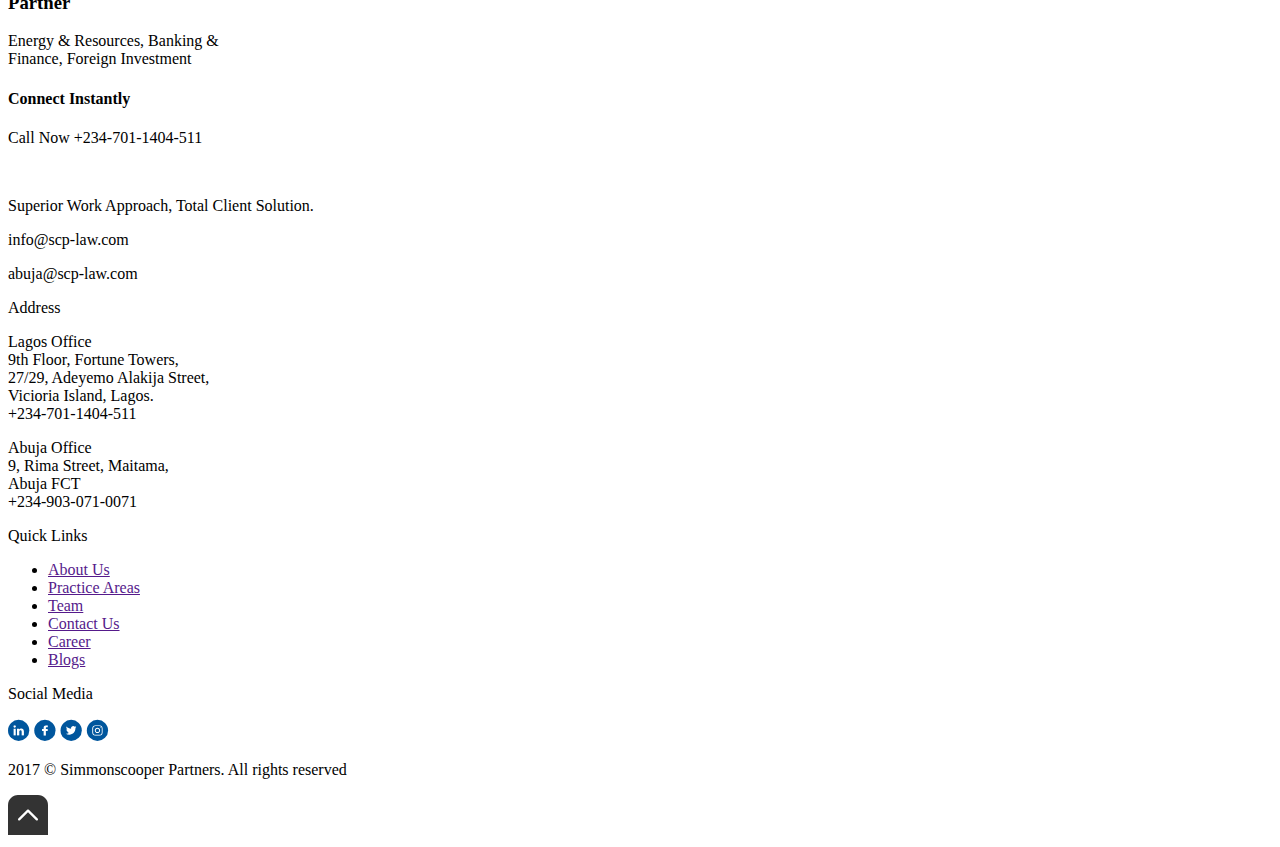
==== commit 82ecd53d: "another copy and paste" ====
--- a/index.html
+++ b/index.html
@@ -279,4 +279,4 @@
         </footer>
     </div>
 </body>
-</html>
+</html>--- a/style.css
+++ b/style.css
@@ -1060,8 +1060,4 @@
     }
 
 
-<<<<<<< HEAD
-    
-=======
-    
->>>>>>> 0f08498a73920024e38463314f137b25228b8e70
+    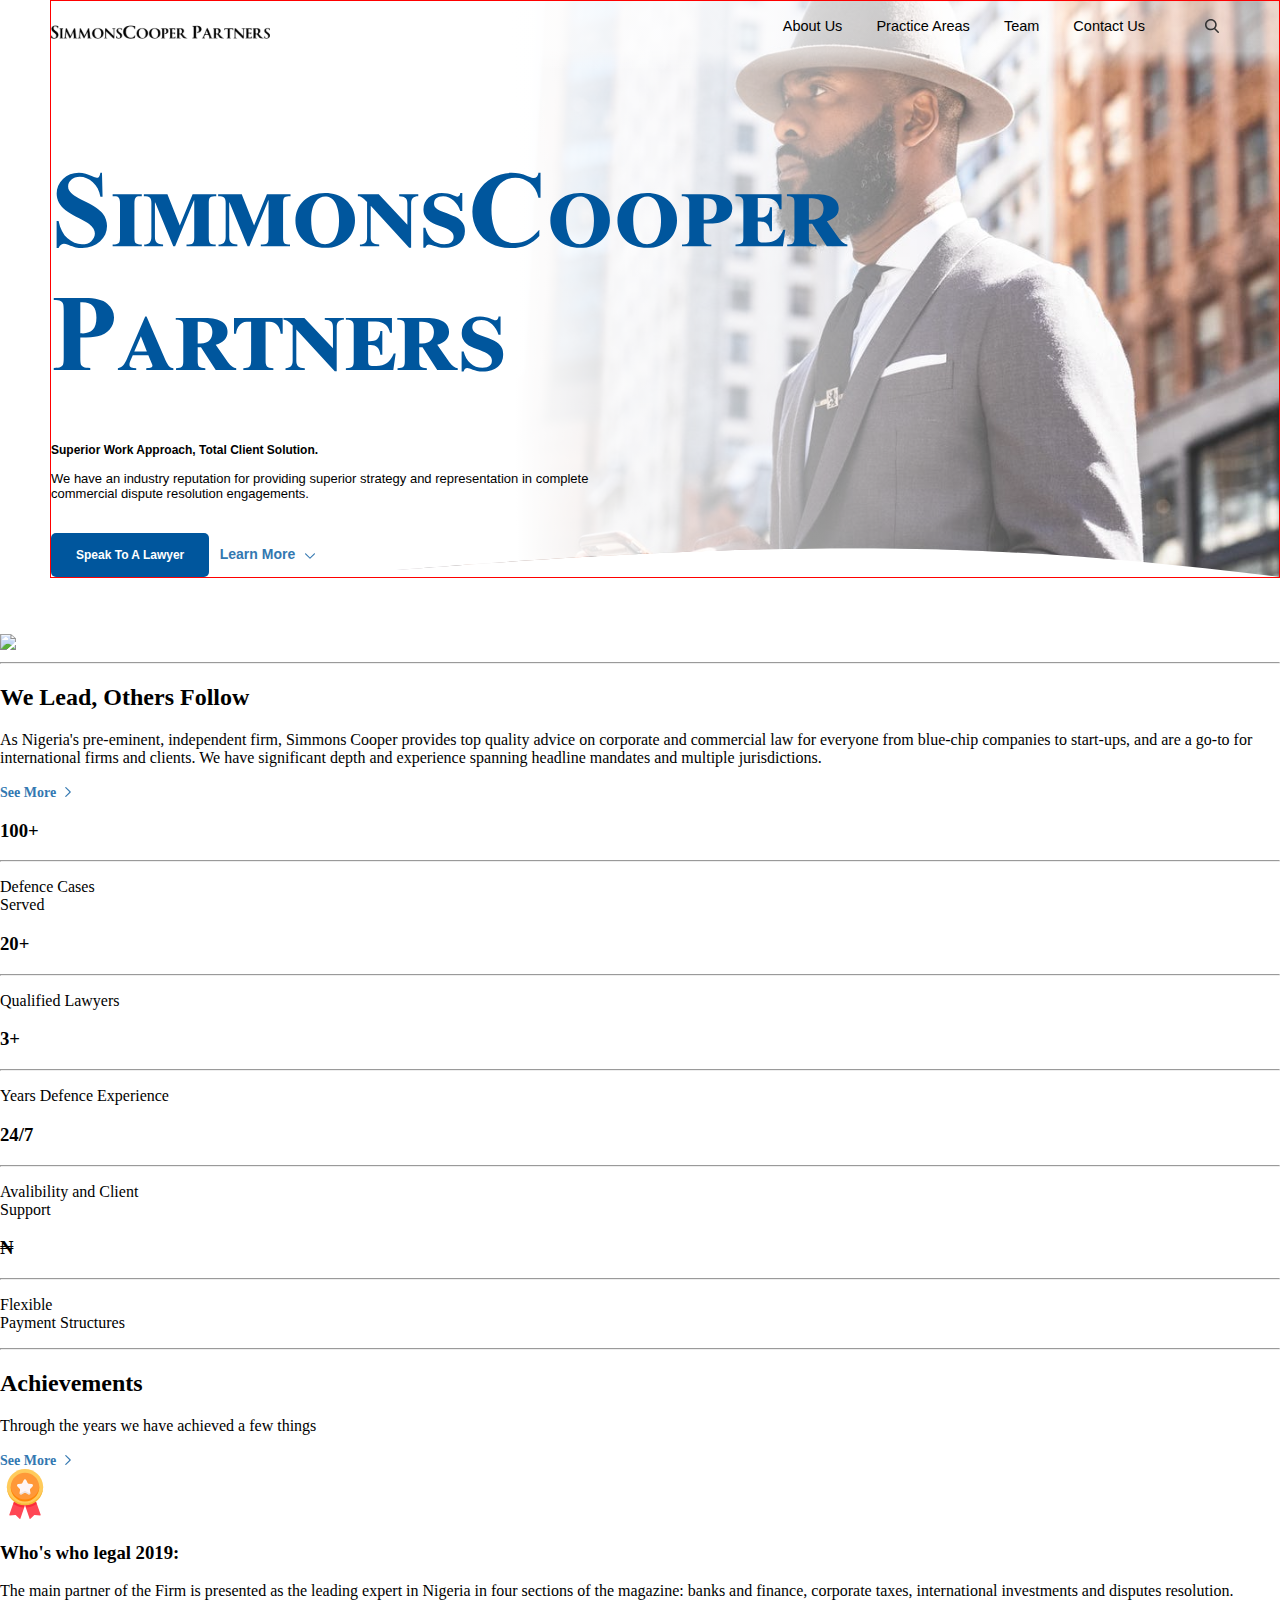
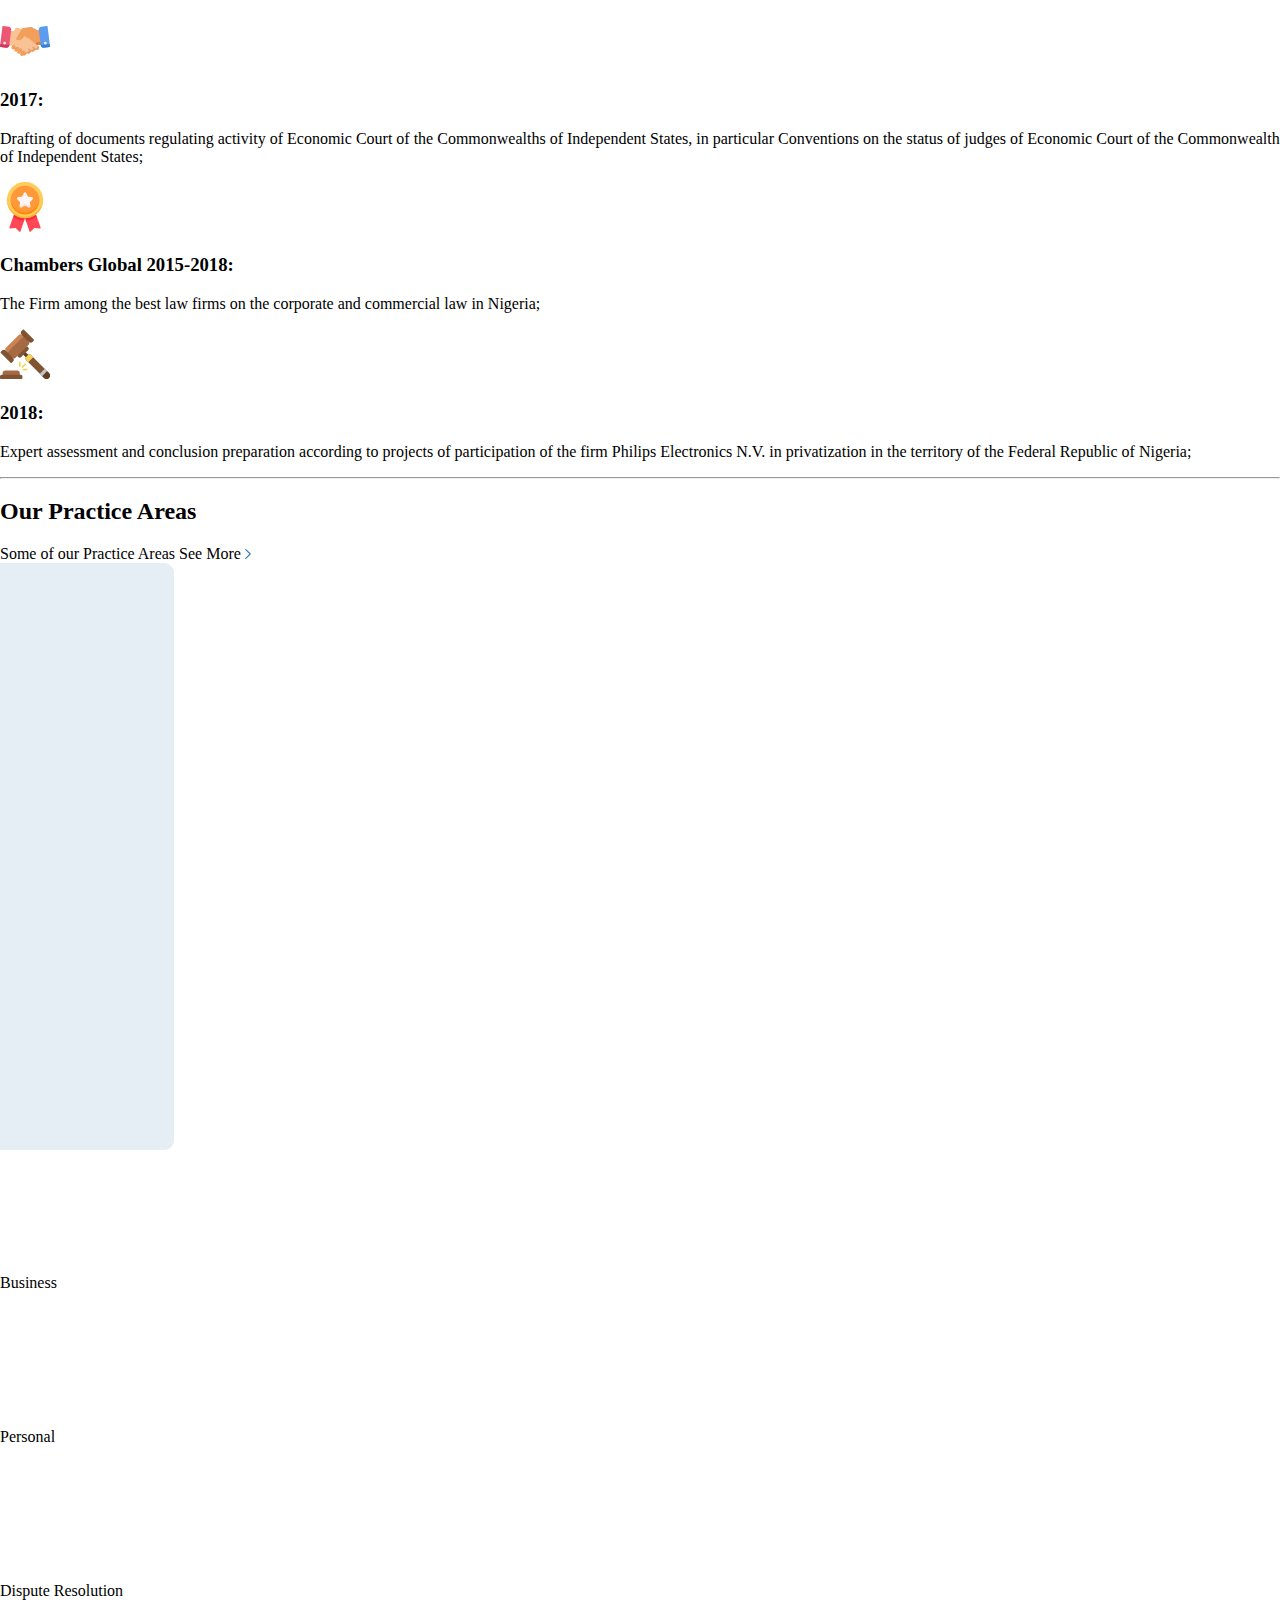
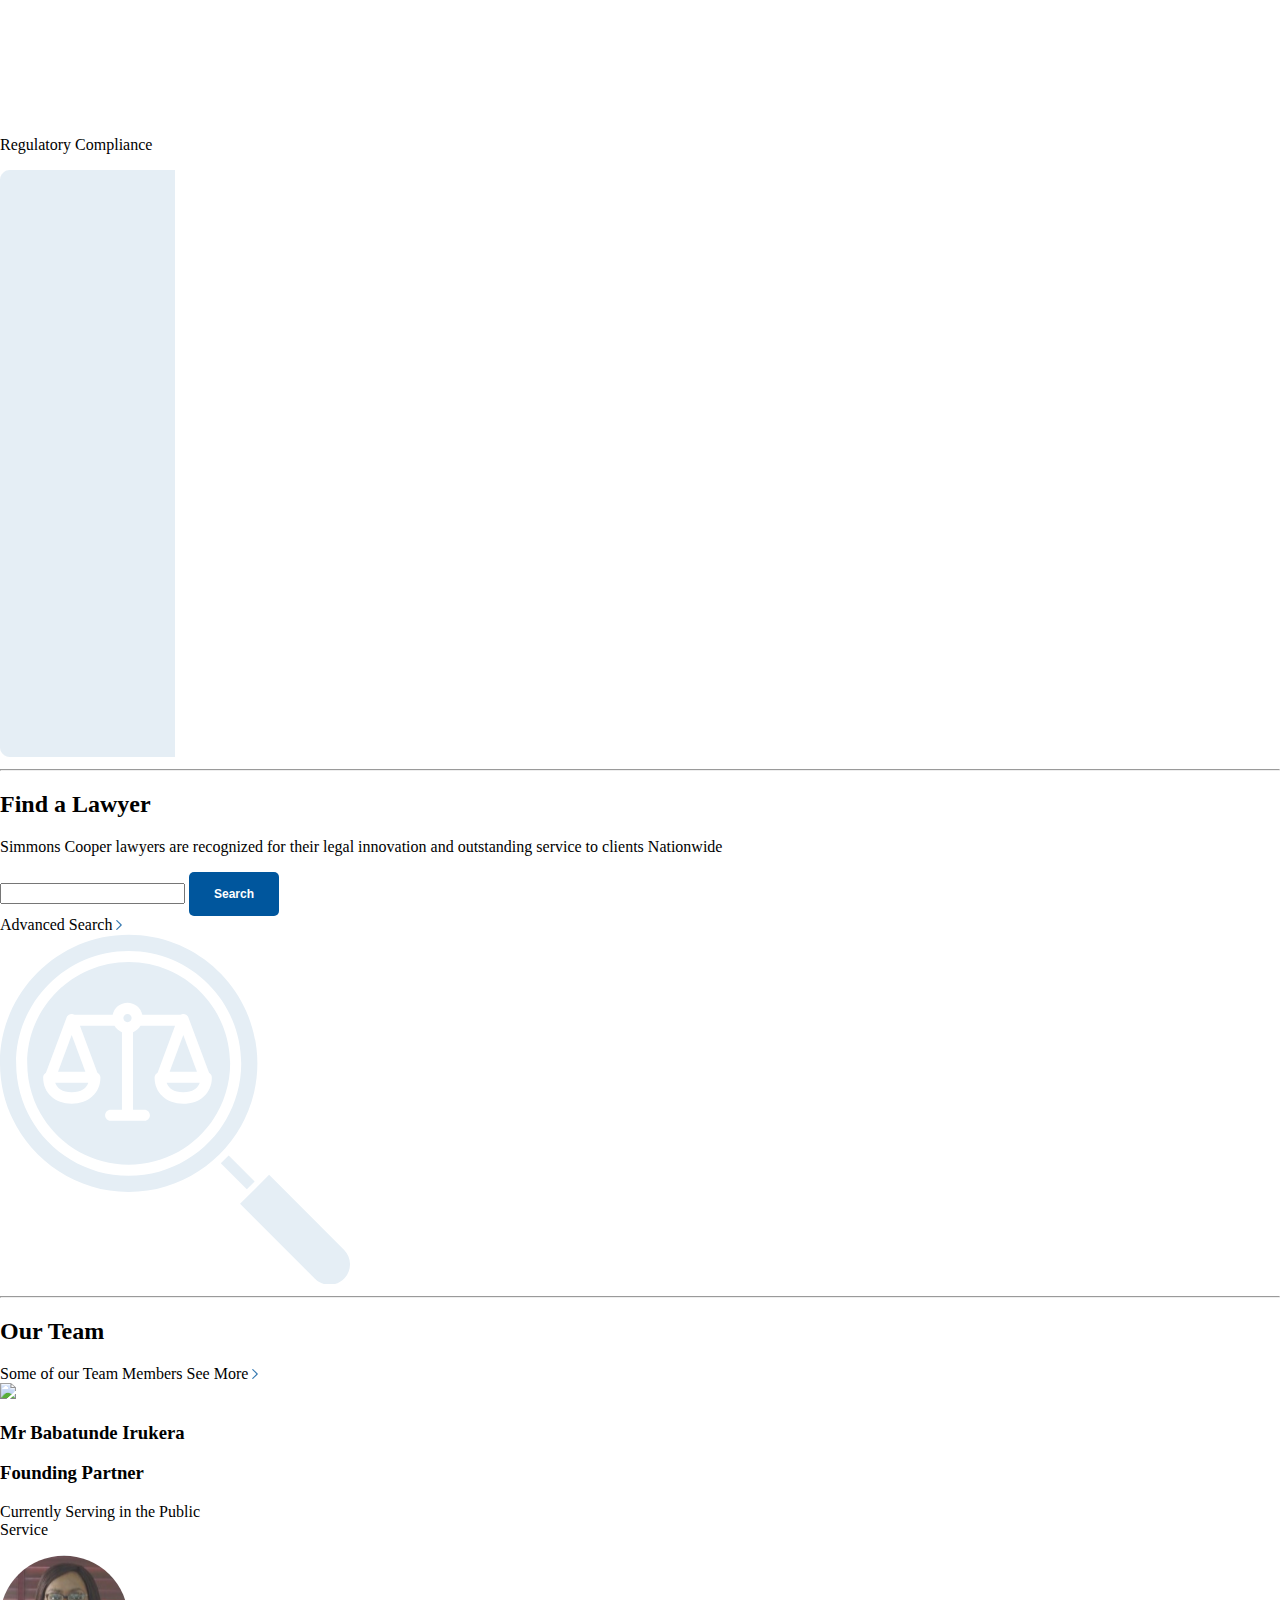
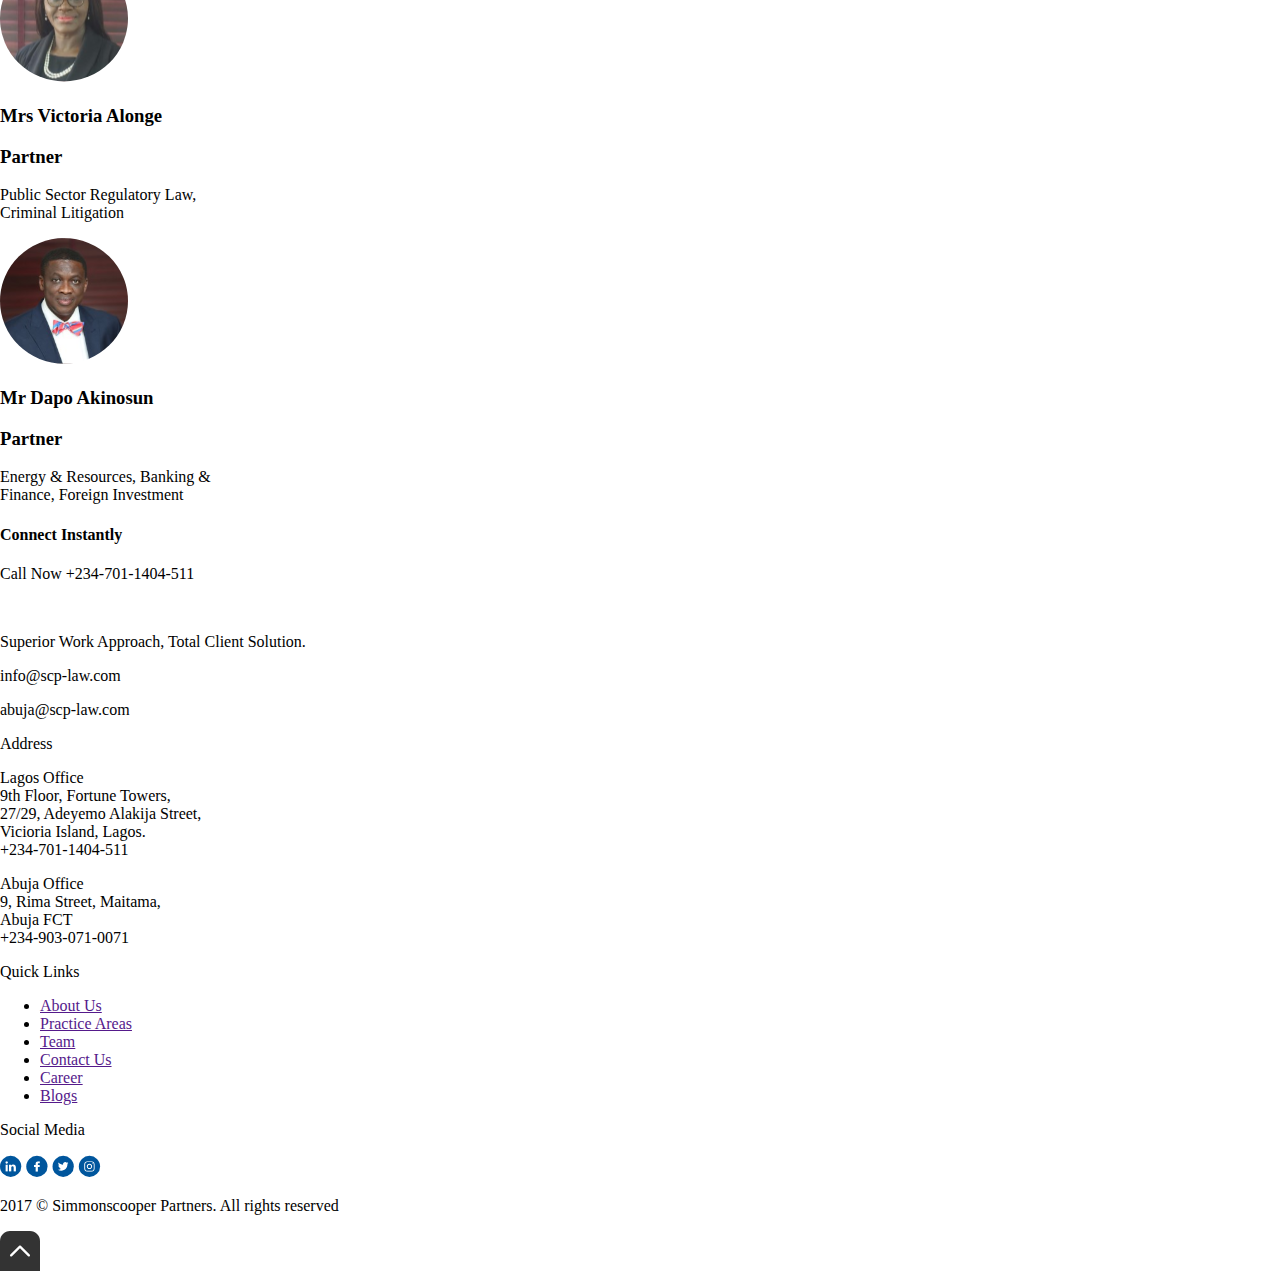
==== commit feed7a22: "an edit on the laptop view" ====
--- a/index.html
+++ b/index.html
@@ -32,7 +32,7 @@
                 <div class="more">
                     <button>Speak To A Lawyer</button>
                     <span  class="achieve-more">Learn More</span>
-                    <img src="images/Vector-2.svg" alt="">  
+                    <img src="images/Vector-2.svg">  
                 </div> 
             </div>
         </header>
--- a/style.css
+++ b/style.css
@@ -1,3 +1,112 @@
+body {
+    width: 100%;
+    margin: 0;
+}
+
+.container {
+    width: 100%;
+    margin: auto;
+}
+
+.menu-icon {
+    display: none;
+}
+
+.nav_bar {
+    display: flex;  
+}
+
+.nav_baby {
+    width: 96%;
+    display: flex;
+    justify-content: space-between;
+}
+
+.links a {
+    color: black;
+    font-size: 14.5px;
+    margin-left: 30px;
+    text-decoration: none;
+    font-family:'Gill Sans', 'Gill Sans MT', Calibri, 'Trebuchet MS', sans-serif;
+}
+
+.links ul {
+    list-style: none;
+}
+
+.busca {
+    margin: 0 60px;
+    width: 15px;
+}
+
+.header {
+    background: url(images/pexels-photo-2963033\ 1\ \(1\).svg);
+    background-size: contain;
+    background-repeat: no-repeat;
+    background-position: bottom right;
+    margin-left: 50px;
+    border: 1px solid red;
+    
+}
+
+.max {
+    margin-top: 12px;
+    width: 219px;
+}
+
+.simmons_image {
+    margin-top: 120px;
+    margin-bottom: 29px;
+    background-image: url(images/SIMMONSCOOPER\ PARTNERS.svg);
+    height: 202px;
+    width: 798px;
+    background-size: cover; 
+}
+
+.client {
+    margin-top: 70px;
+    font-weight: bold;
+    font-size: 12px;
+    font-family:Arial, Helvetica, sans-serif;
+}
+
+.reputation {
+    position: relative;
+    bottom: 120px;
+    width: 600px;
+    font-family:'Gill Sans', 'Gill Sans MT', Calibri, 'Trebuchet MS', sans-serif;
+    font-size: 13px;
+    margin-left: 51px;
+}
+
+.more{
+    margin-top: 76px;
+    font-family:'Gill Sans', 'Gill Sans MT', Calibri, 'Trebuchet MS', sans-serif
+}
+
+.more>* {
+    margin-right: 6px;
+}
+
+.achieve-more {
+    color: #3378b1;
+    font-size: 14px;
+    margin-right: 5px;
+    font-weight: bold;
+}
+
+button {
+    background: #00569D;
+    border-radius: 5px;
+    color: white;
+    border: none;
+    padding: 15px 25px;
+    font-size: 12px;
+    font-weight: bold;
+    font-family: Arial, Helvetica, sans-serif;
+}
+
+
 @media (min-width: 400px) and (max-width: 768px){
 
     body {
@@ -87,6 +196,8 @@
         font-weight: bold;
     }
     
+    /* MAIN REPUTATION SECTION */
+
     .reputation {
         position: relative;
         bottom: 145px;
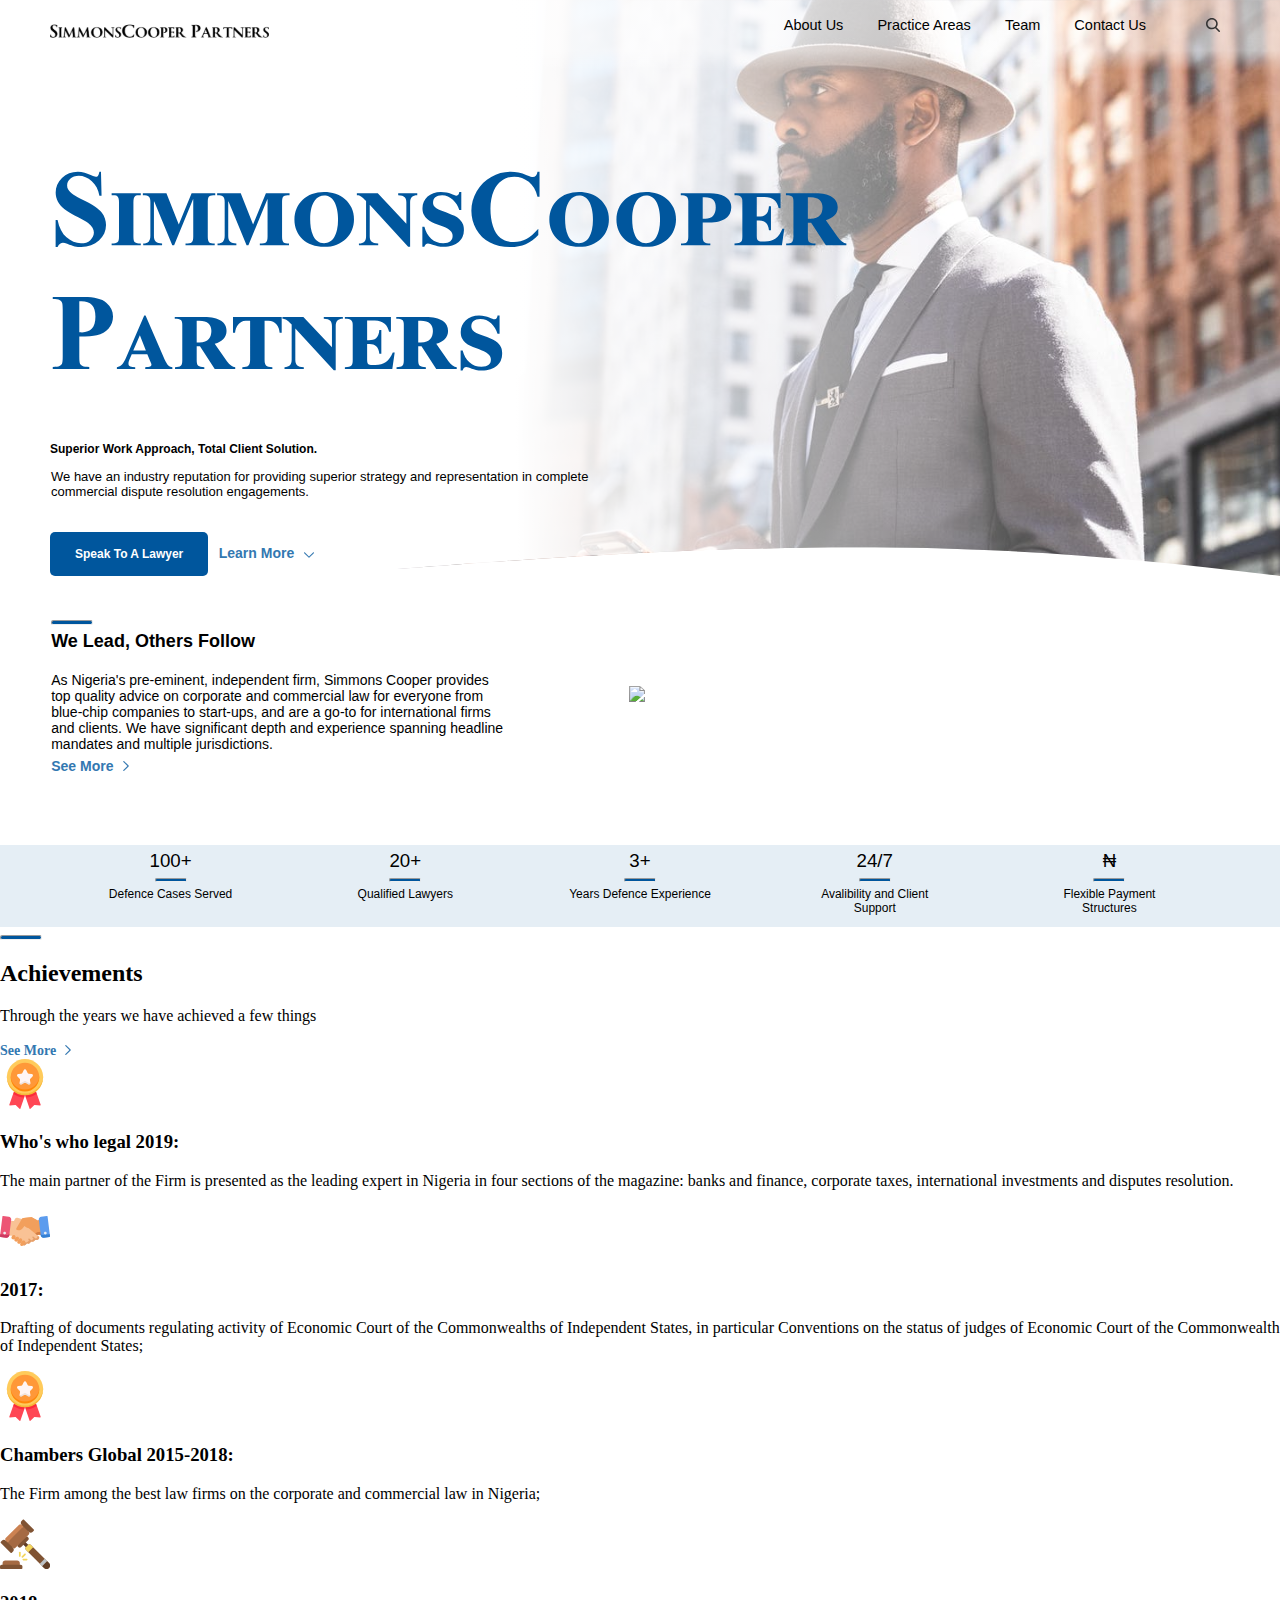
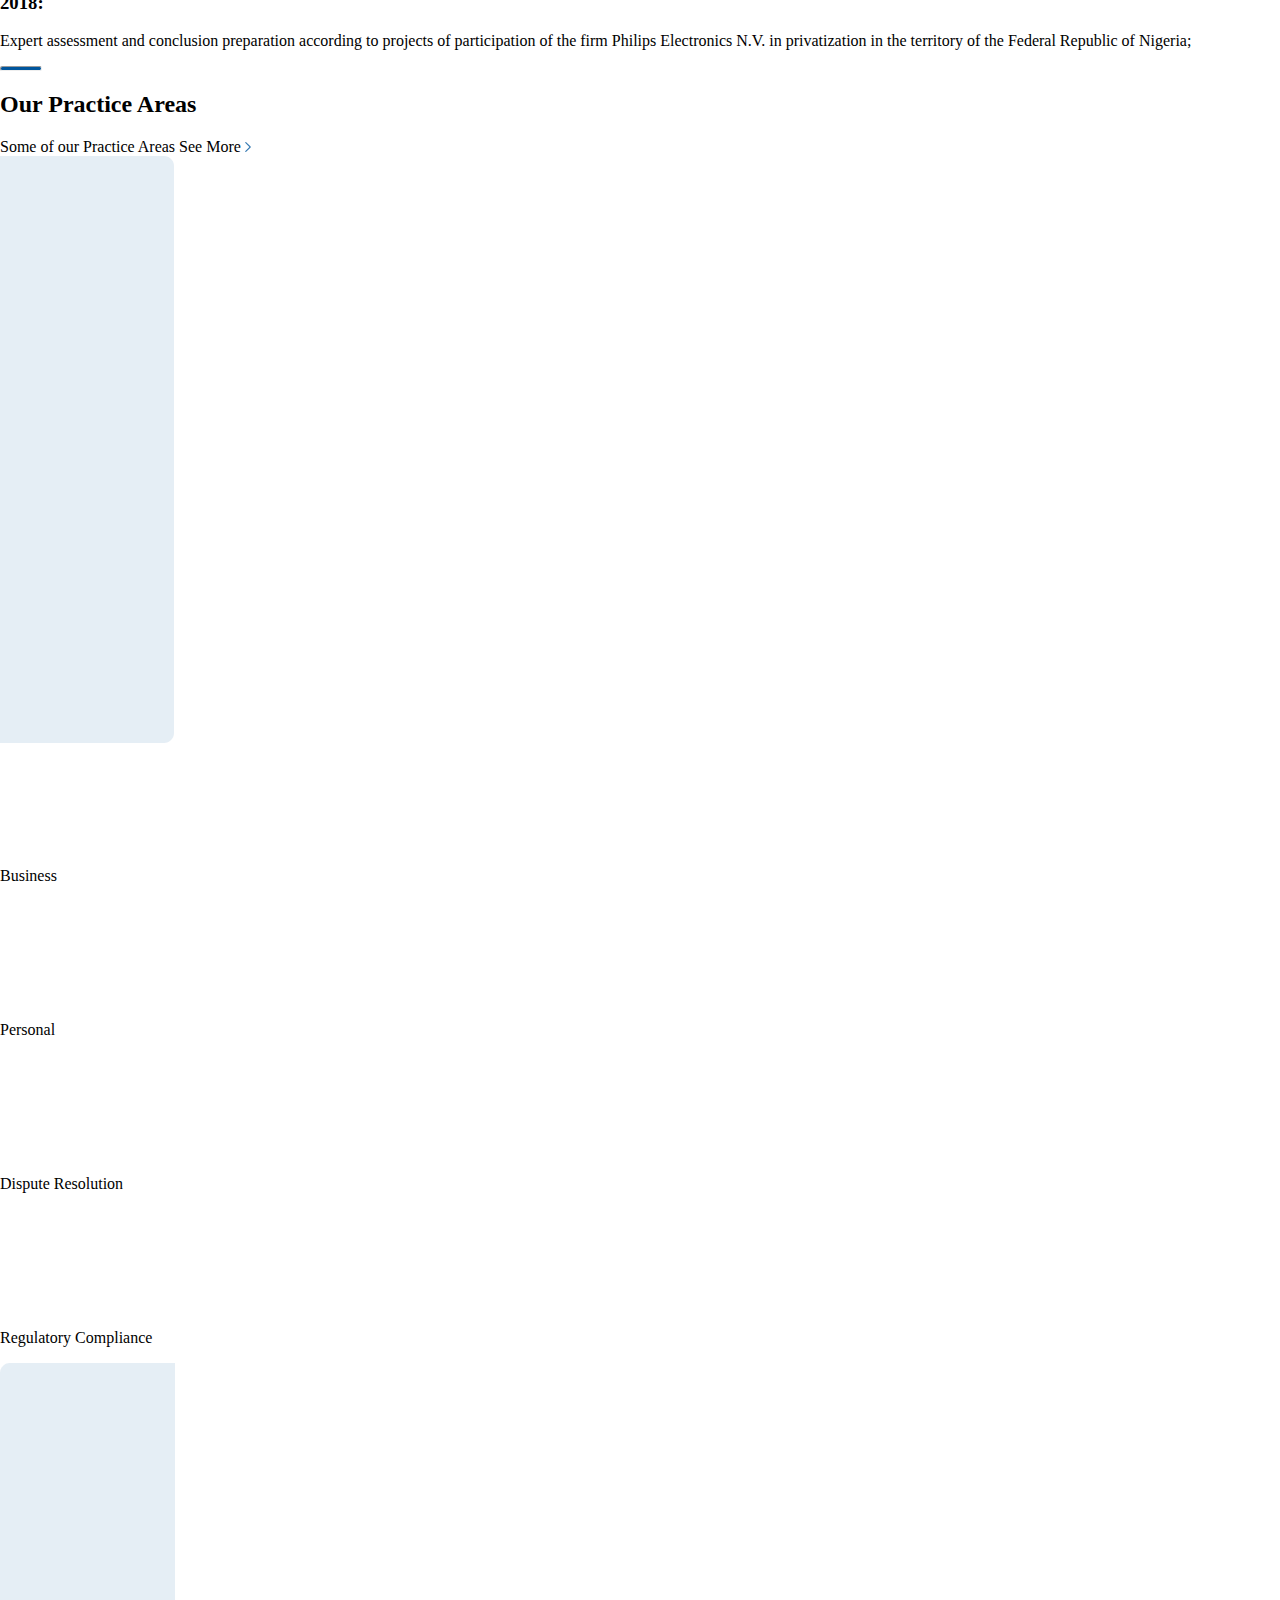
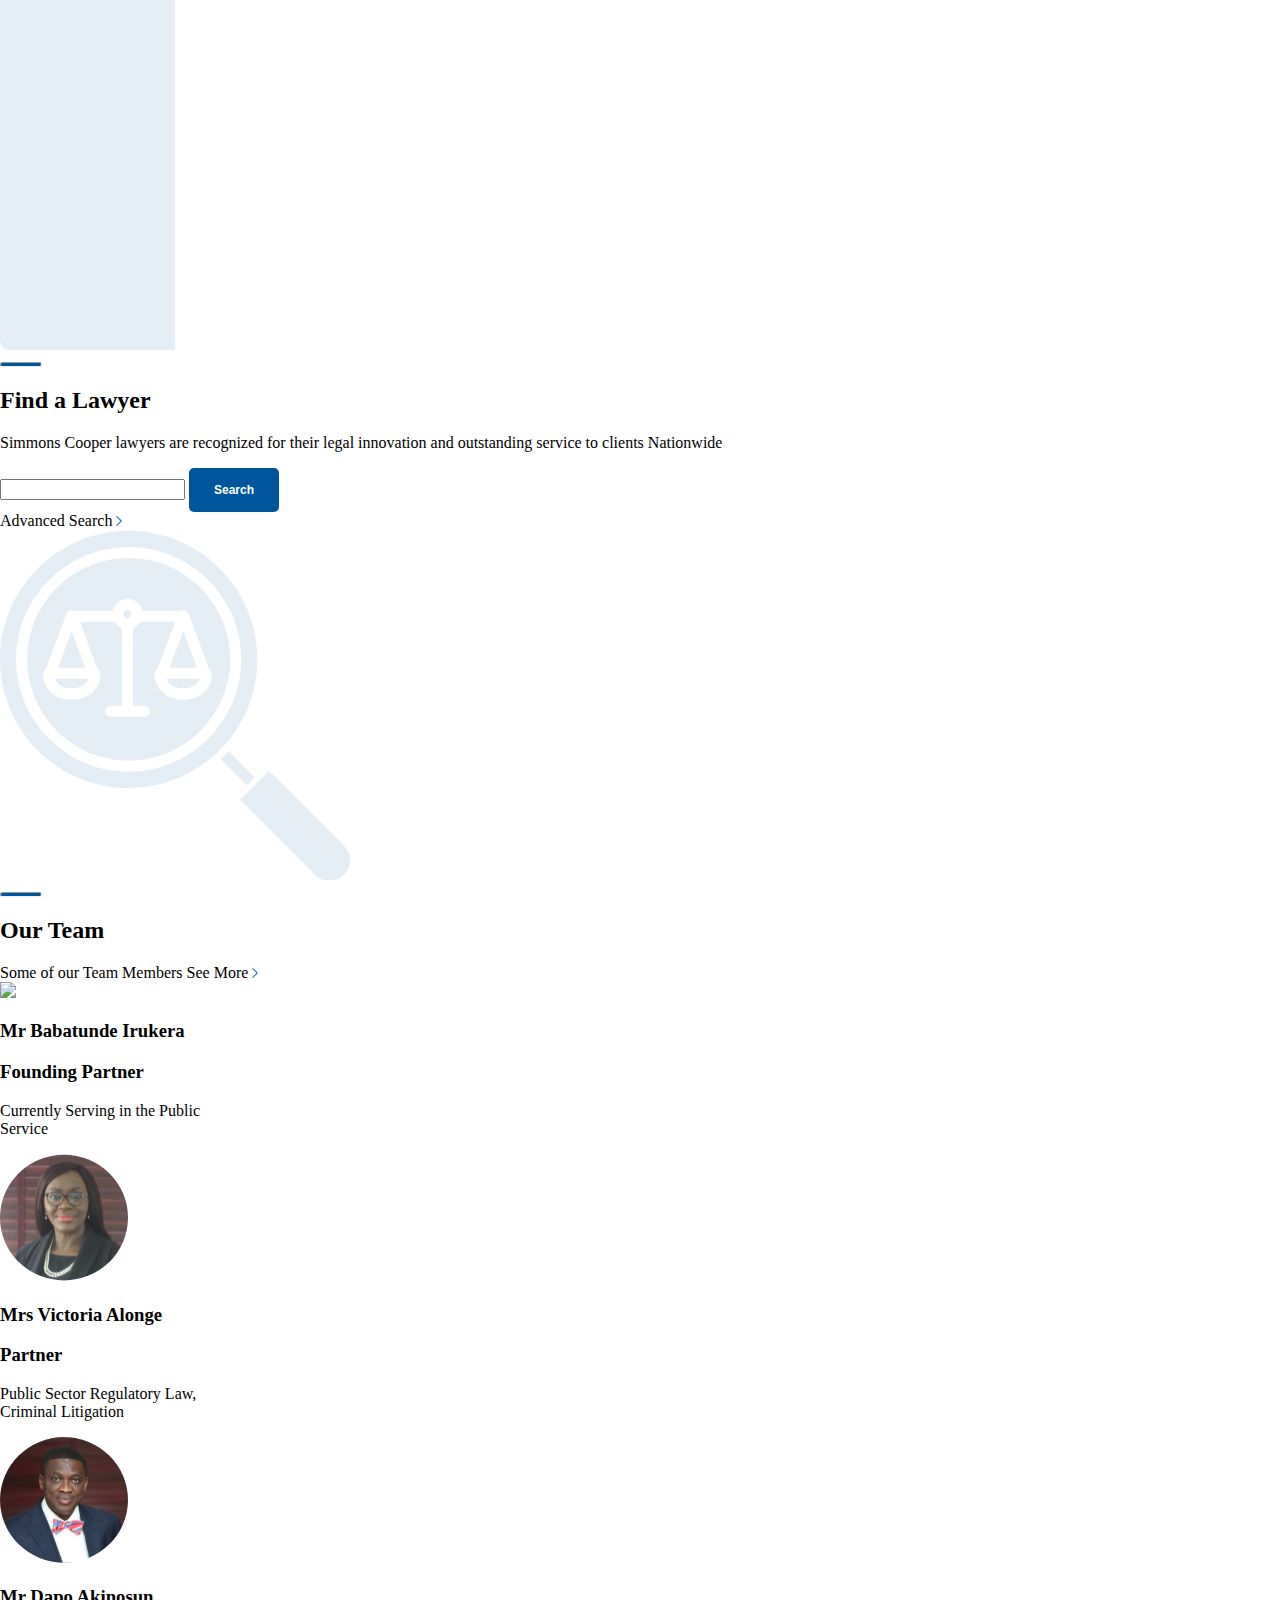
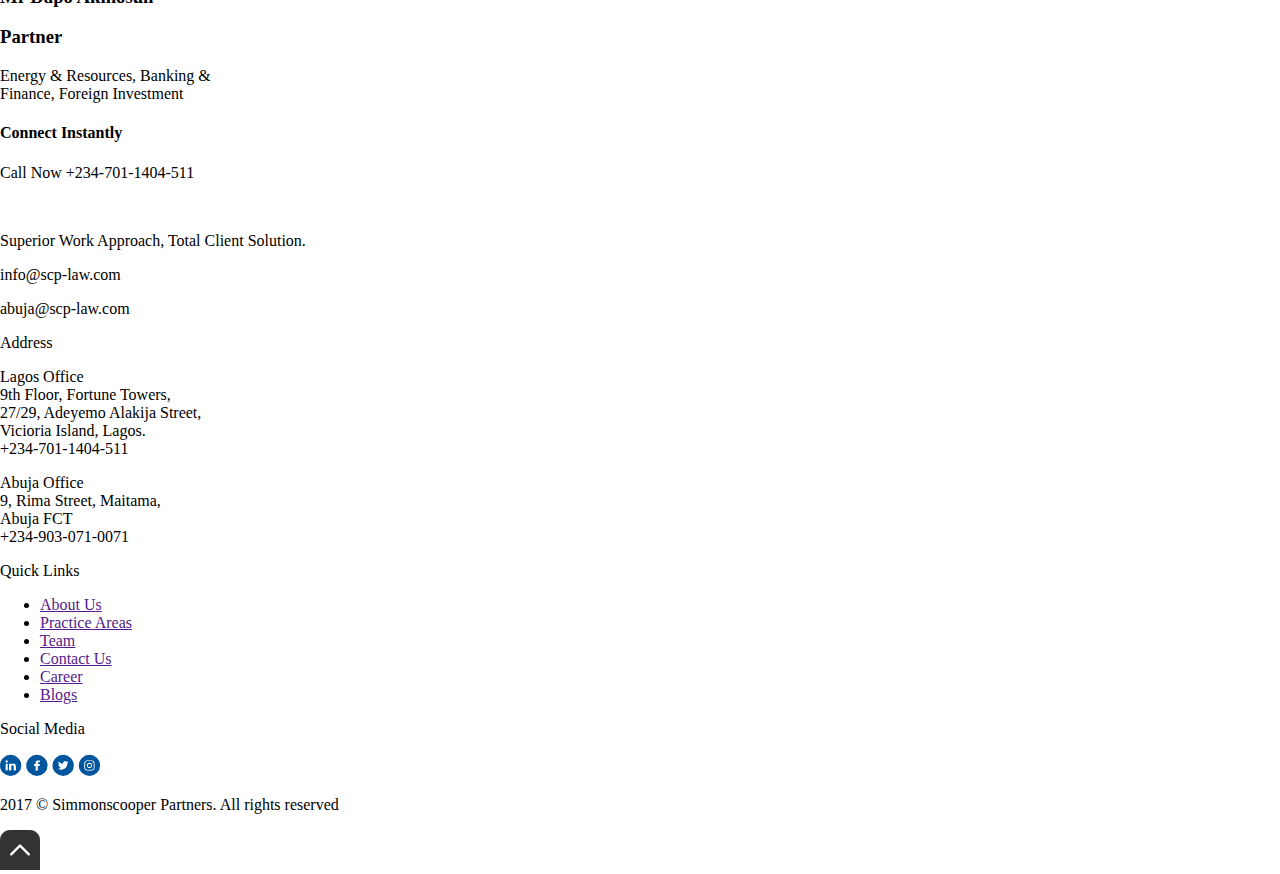
==== commit 7471893e: "edit" ====
--- a/index.html
+++ b/index.html
@@ -59,7 +59,7 @@
                 <div class="central">
                     <h3>100+</h3>
                     <hr class="line1">
-                    <p>Defence Cases<br>Served</p>
+                    <p>Defence Cases Served</p>
                 </div>
 
                 <div class="central">
@@ -77,13 +77,13 @@
                 <div class="central">
                     <h3>24/7</h3>
                     <hr class="line1">
-                    <p>Avalibility and Client<br>Support</p>
+                    <p>Avalibility and Client Support</p>
                 </div>
 
                 <div class="central">
                     <h3>₦</h3>
                     <hr class="line1">
-                    <p>Flexible<br>Payment Structures</p>
+                    <p>Flexible Payment Structures</p>
                 </div>
             </div>    
         </div>
--- a/style.css
+++ b/style.css
@@ -45,8 +45,7 @@
     background-repeat: no-repeat;
     background-position: bottom right;
     margin-left: 50px;
-    border: 1px solid red;
-    
+    margin-bottom: -20px;
 }
 
 .max {
@@ -72,7 +71,7 @@
 
 .reputation {
     position: relative;
-    bottom: 120px;
+    bottom: 100px;
     width: 600px;
     font-family:'Gill Sans', 'Gill Sans MT', Calibri, 'Trebuchet MS', sans-serif;
     font-size: 13px;
@@ -105,6 +104,91 @@
     font-weight: bold;
     font-family: Arial, Helvetica, sans-serif;
 }
+
+/* MAIN REPUTATION SECTION */
+
+.lead_image {
+    font-family:Arial, Helvetica, sans-serif;
+    display: flex;
+    flex-direction:row-reverse;
+    align-items: center;
+    justify-content:left;
+    width: 96%;
+    margin-left: 4%;
+}
+
+.lead {
+    width:45%;
+}
+
+.lead_left {
+    width: 37%;
+    padding: 0;
+    margin-right: 10%;
+}
+
+hr {
+    width: 40px;
+    margin-left: 0;
+    height: 3px;
+    border-radius: 3px;
+    background-color: #00569D;
+}
+
+.lead_image h2 {
+    font-size: 18px;
+    margin-top: -2px;
+}
+
+.lead_image p {
+    font-size: 14px;
+    margin-top: 20px;
+    margin-bottom: 5px;
+    width: 390x;
+}
+
+/* STATISTICS SECTION */
+.resume_main {
+    margin-top: 70px;
+    margin-left: -12px;
+    margin-right: -12px;
+    background-color:#e5eef5;
+    font-family:'Gill Sans', 'Gill Sans MT', Calibri, 'Trebuchet MS', sans-serif;
+}
+
+.resume {
+    display: flex;
+    justify-content: space-around;
+    flex-wrap: wrap;
+    align-items: flex-start;
+    width: 90%;
+    margin: auto;
+}
+
+.central {
+    text-align: center;
+    width: 150px;
+}
+
+.central h3 {
+    margin-top: 5px;
+    font-weight: normal;
+}
+
+.central p {
+    font-size: 12px;
+}
+
+.line1 {
+    width: 30px;
+    margin:auto;
+    height: 2px;
+    margin-top: -13px;
+    margin-bottom: -7px;
+    border-radius: 2px;
+    background-color: #00569D;
+}
+
 
 
 @media (min-width: 400px) and (max-width: 768px){
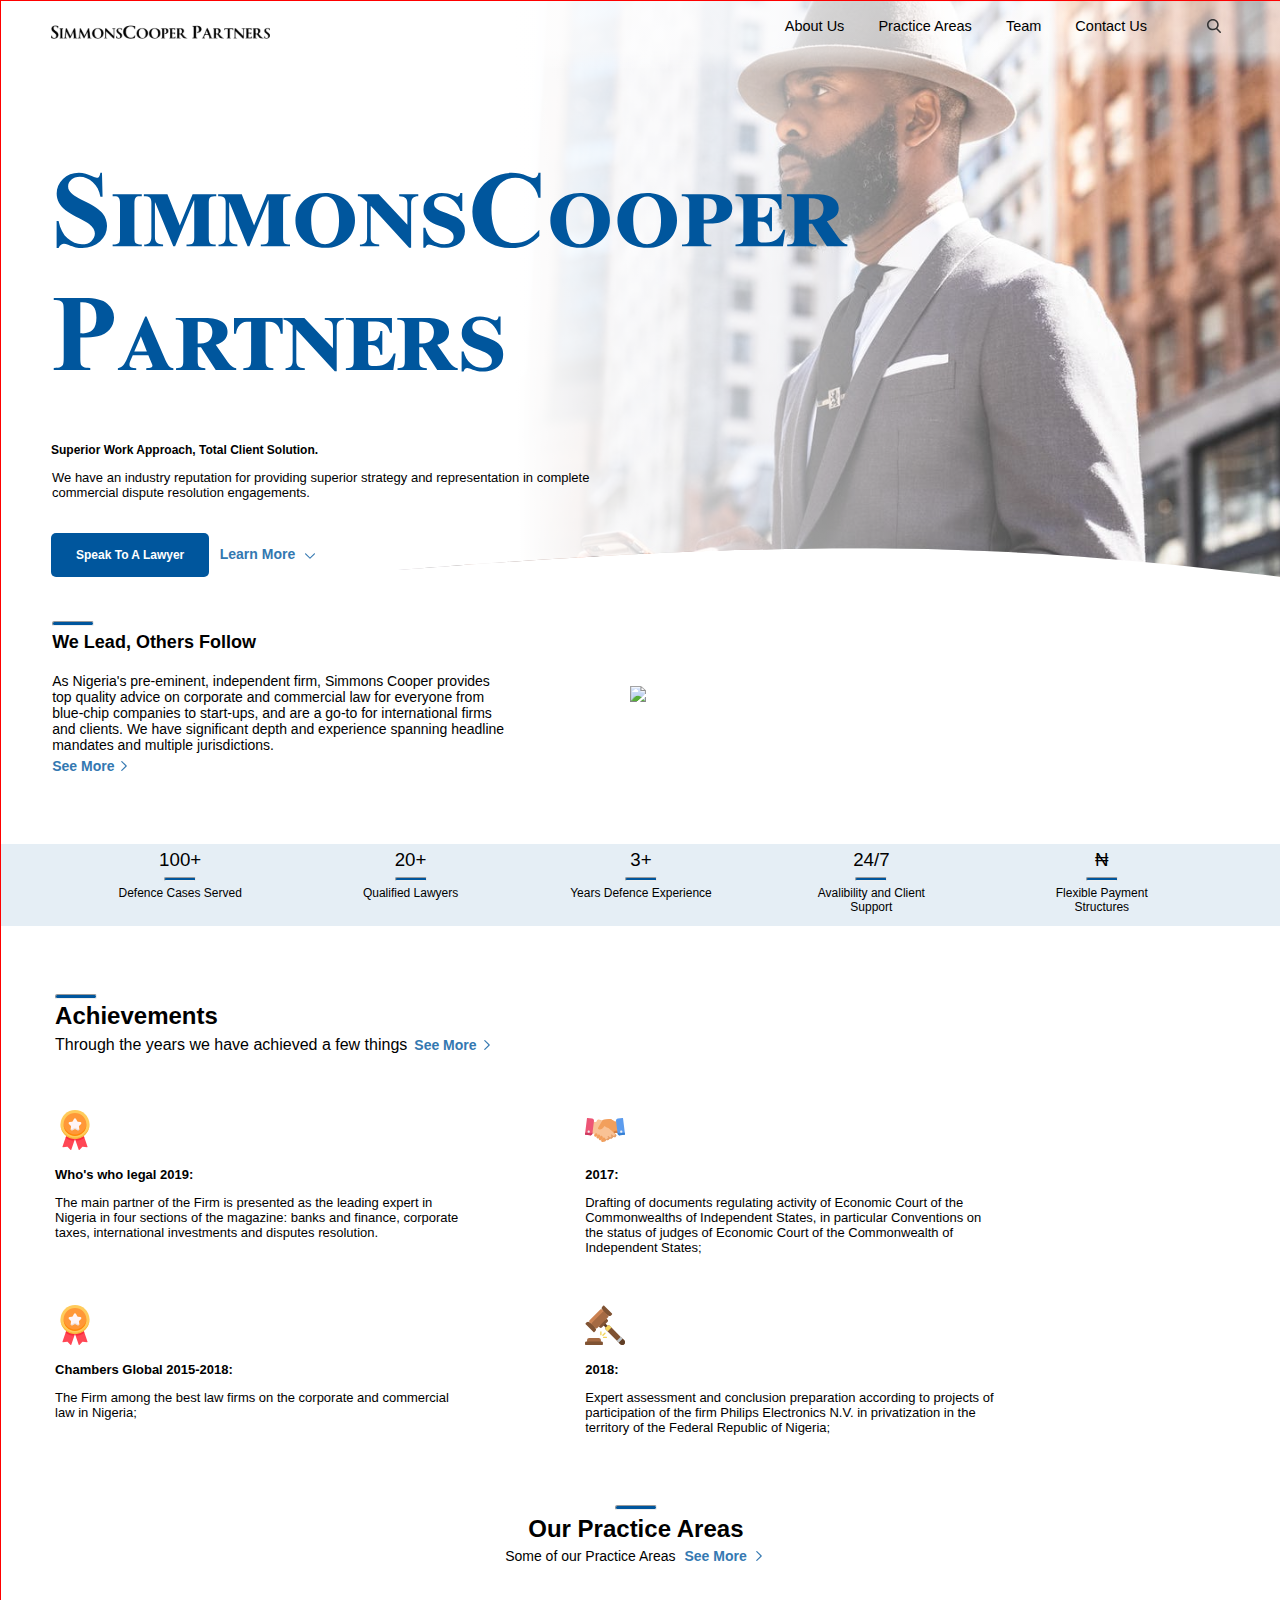
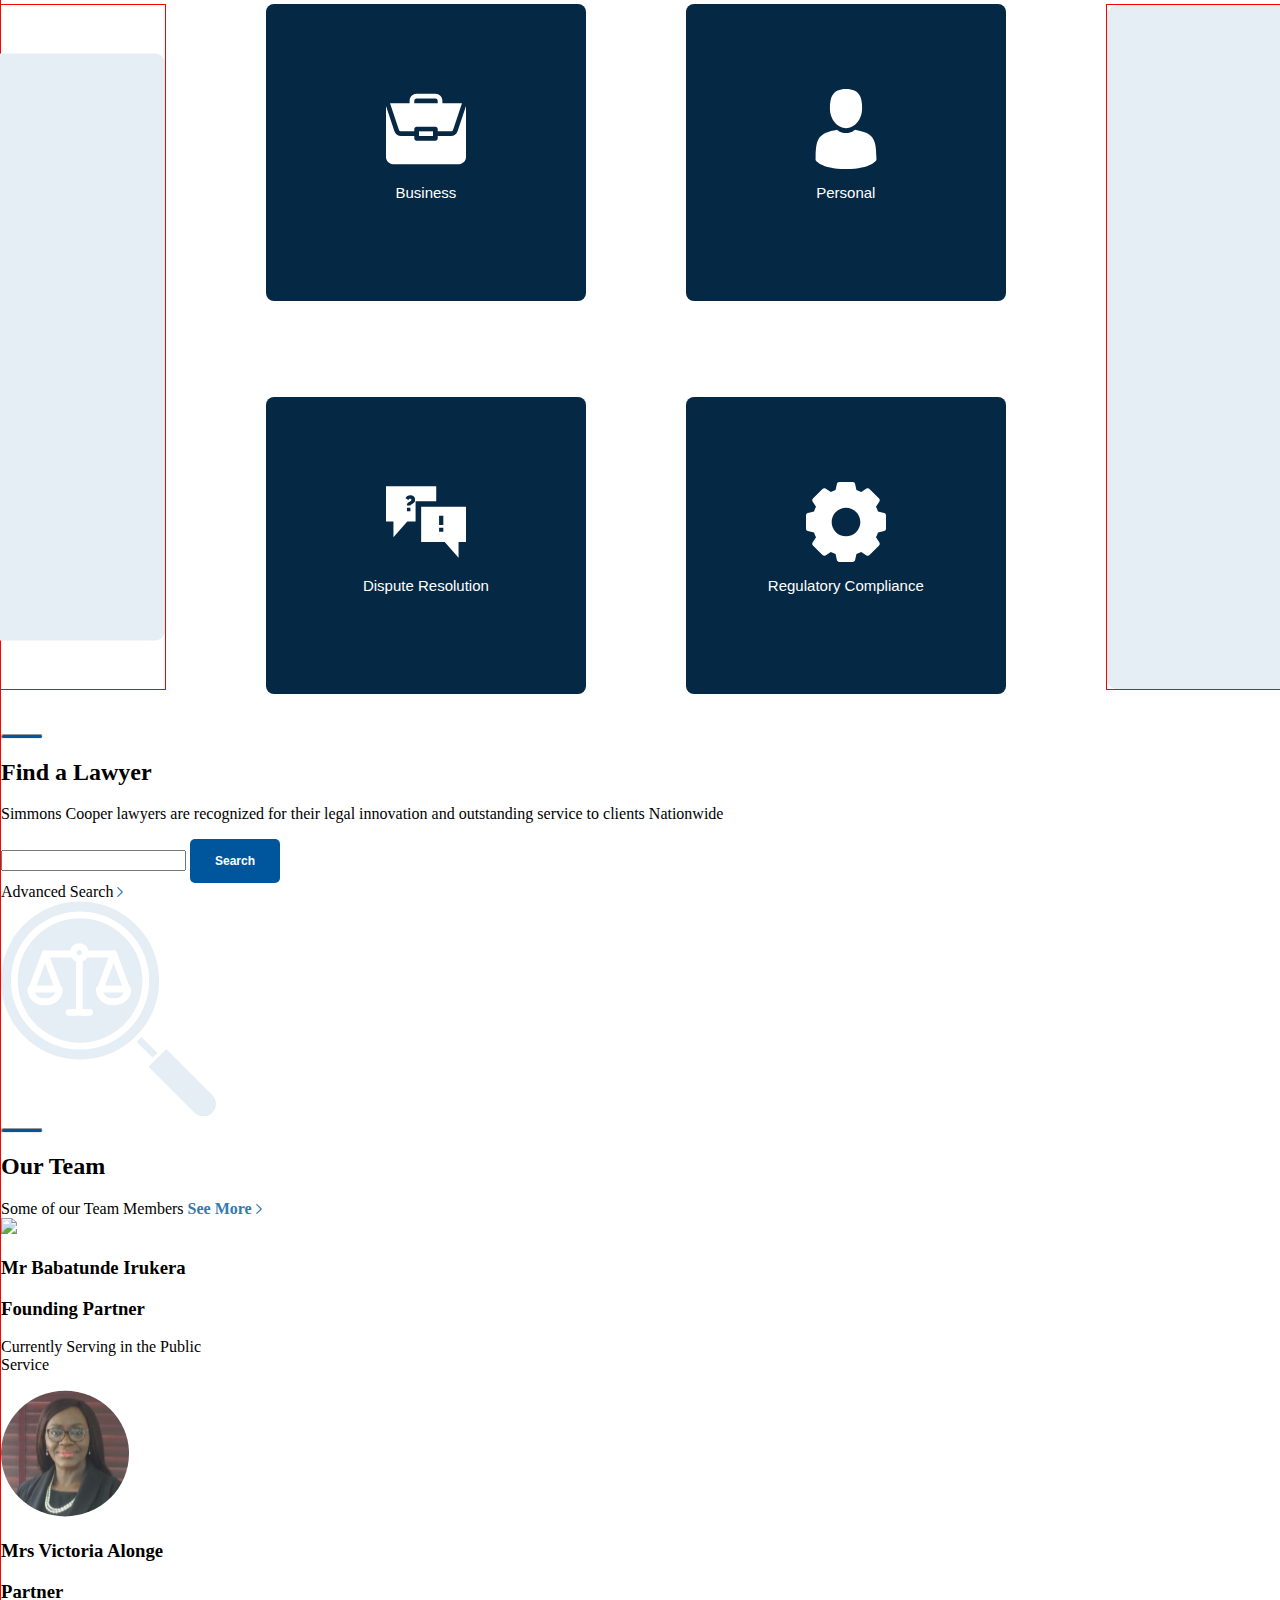
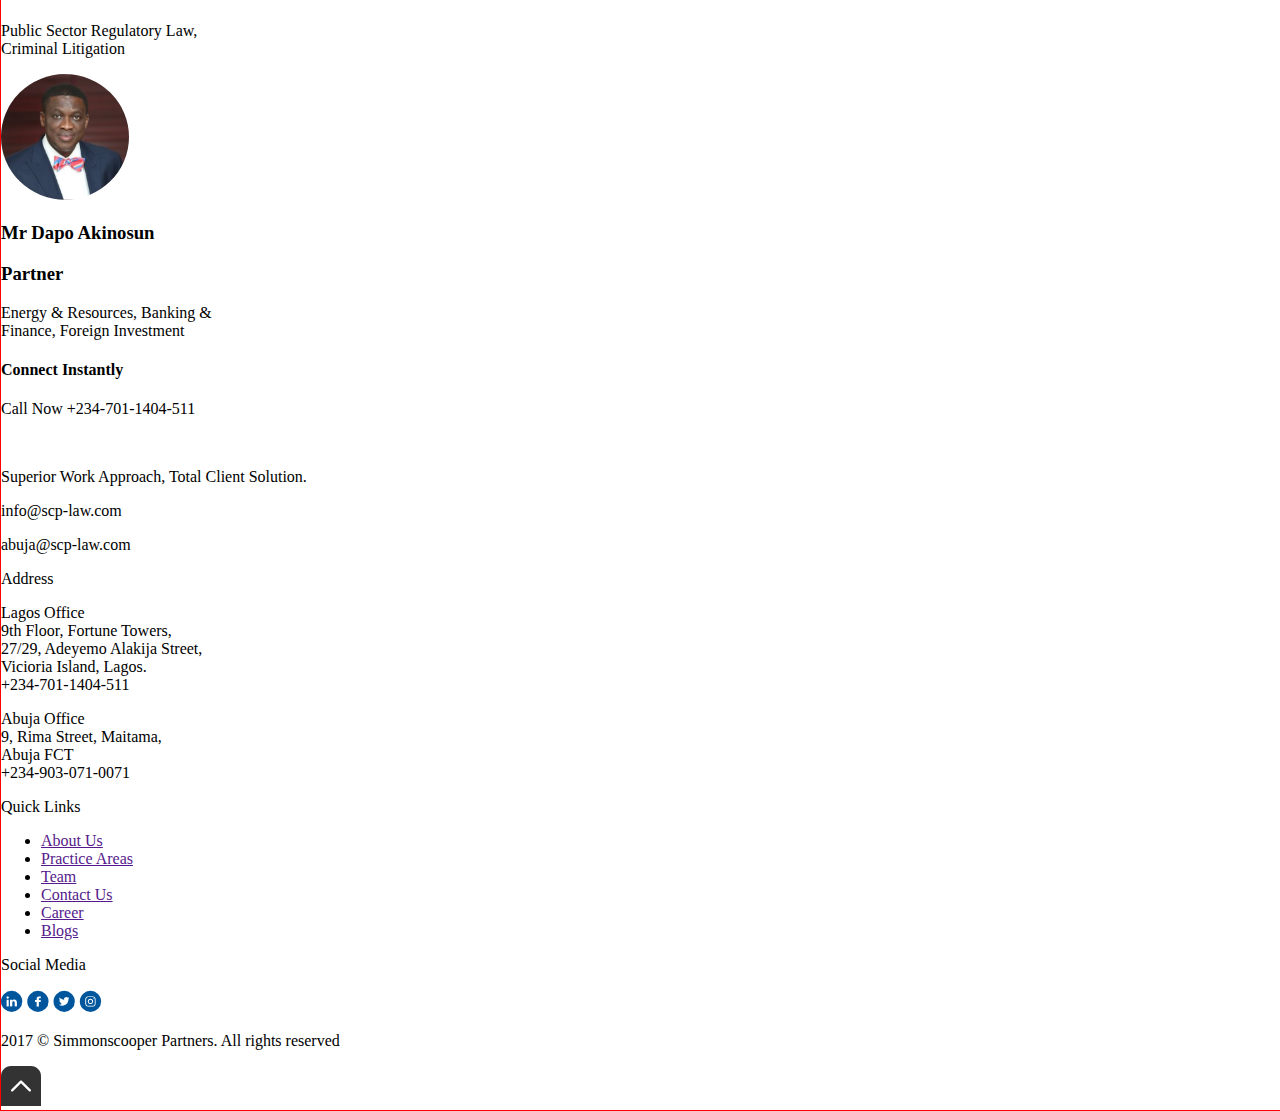
==== commit 3d58bd7d: "edit" ====
--- a/index.html
+++ b/index.html
@@ -139,7 +139,7 @@
             </div>
             <div class="complex">
                 <div>
-                    <img src="images/Rectangle 10.svg" class="rect1" alt="">
+                    <img src="images/Rectangle 10.svg" class="rect1">
                 </div>
                 <div class="box_stack">
                     <div class="box">
@@ -163,7 +163,7 @@
                     </div>
                 </div>
                 <div>
-                    <img src="images/Rectangle 11.png" class="rect2" alt="">
+                    <img src="images/Rectangle 11.png" class="rect2">
                 </div>
             </div>
         </div>
--- a/style.css
+++ b/style.css
@@ -1,6 +1,9 @@
+@media (min-width: 769px){
+
 body {
     width: 100%;
     margin: 0;
+    border: 1px solid red;
 }
 
 .container {
@@ -149,9 +152,8 @@
 
 /* STATISTICS SECTION */
 .resume_main {
+    width: 100%;
     margin-top: 70px;
-    margin-left: -12px;
-    margin-right: -12px;
     background-color:#e5eef5;
     font-family:'Gill Sans', 'Gill Sans MT', Calibri, 'Trebuchet MS', sans-serif;
 }
@@ -189,6 +191,155 @@
     background-color: #00569D;
 }
 
+/* ACHIEVEMENTS */
+
+.achievements {
+    background: url(images/Group\ 71.svg);
+    background-size: cover;
+    background-position: center;
+    background-repeat: no-repeat;
+    font-family:'Gill Sans', 'Gill Sans MT', Calibri, 'Trebuchet MS', sans-serif;
+    margin-left: -11px;
+    margin-right: -11px;
+}
+
+.semi_achievements {
+    width: 90%;
+    margin: auto;
+    padding: 60px 0;
+}
+
+.okay {
+    display: flex;
+    align-items: center;
+}
+
+.okay > * {
+    margin-right: 7px;
+}
+
+.compact h2 {
+    margin-top: -5px;
+    margin-bottom: -10px;
+}
+
+.compact2 {
+    display: flex;
+    flex-wrap: wrap;
+}
+
+.compact3 {
+    width: 35%;
+    margin-top: 40px;
+    margin-right: 120px;
+}
+
+.compact3 h3 {
+    margin-top: 3px;
+    margin-bottom: 10px;
+    font-size: 13px;
+}
+
+.compact3 p {
+    font-size: 13px;
+    margin-bottom: 10px;
+}
+
+.compact3 img {
+    width: 40px;
+    margin-bottom: 10px;
+}
+
+/* SPECIALTY */
+    
+.specialty {
+    font-family:'Gill Sans', 'Gill Sans MT', Calibri, 'Trebuchet MS', sans-serif;
+    width: 99.2%;
+}
+
+.practice_hr {
+    margin: auto;
+}
+
+.practice_areas {
+    margin-top: 5px;
+    text-align: center;
+}
+
+.some_of {
+    font-size: 14px;
+    margin-top: -15px;
+    text-align: center;
+    }
+
+.some_of>* {
+    margin-right: 5px;
+}
+
+.see_m {
+    color: #3579b2;
+    font-weight: bold;
+}
+
+.complex {
+    display: flex;
+    justify-content: space-between;
+    margin: 40px -11px;
+}
+
+.box_stack {
+    display: flex;
+    flex-wrap: wrap;
+    justify-content: space-evenly;
+    align-content: space-between;
+}
+
+.box {
+    display: flex;
+    flex-direction: column;
+    text-align: center;
+    justify-content: center;
+    border-radius: 8px;
+    color: white;
+    width: 25vw;
+    height: 33vh;
+    background-image: url(images/Rectangle\ 12.png);
+    background: #052844;
+}
+
+.icon {
+    height: 80px;
+}
+.font-text {
+    font-size: 15px;
+}
+
+.rect1 {
+    width: 174px;
+    height: 76vh;
+    border: 1px solid red;
+ 
+}
+
+.rect2 {
+    width: 174px;
+    height: 76vh;
+    border: 1px solid red;
+}
+
+/* SEARCH SECTION */
+
+.search_bar {
+    width: 60%;
+}
+
+.mag_glass img {
+    width: 215px;
+    height: 215px;
+}
+
+
+}
 
 
 @media (min-width: 400px) and (max-width: 768px){
@@ -429,7 +580,7 @@
     
     .specialty {
         font-family:'Gill Sans', 'Gill Sans MT', Calibri, 'Trebuchet MS', sans-serif;
-    
+        
     }
     
     .practice_hr {
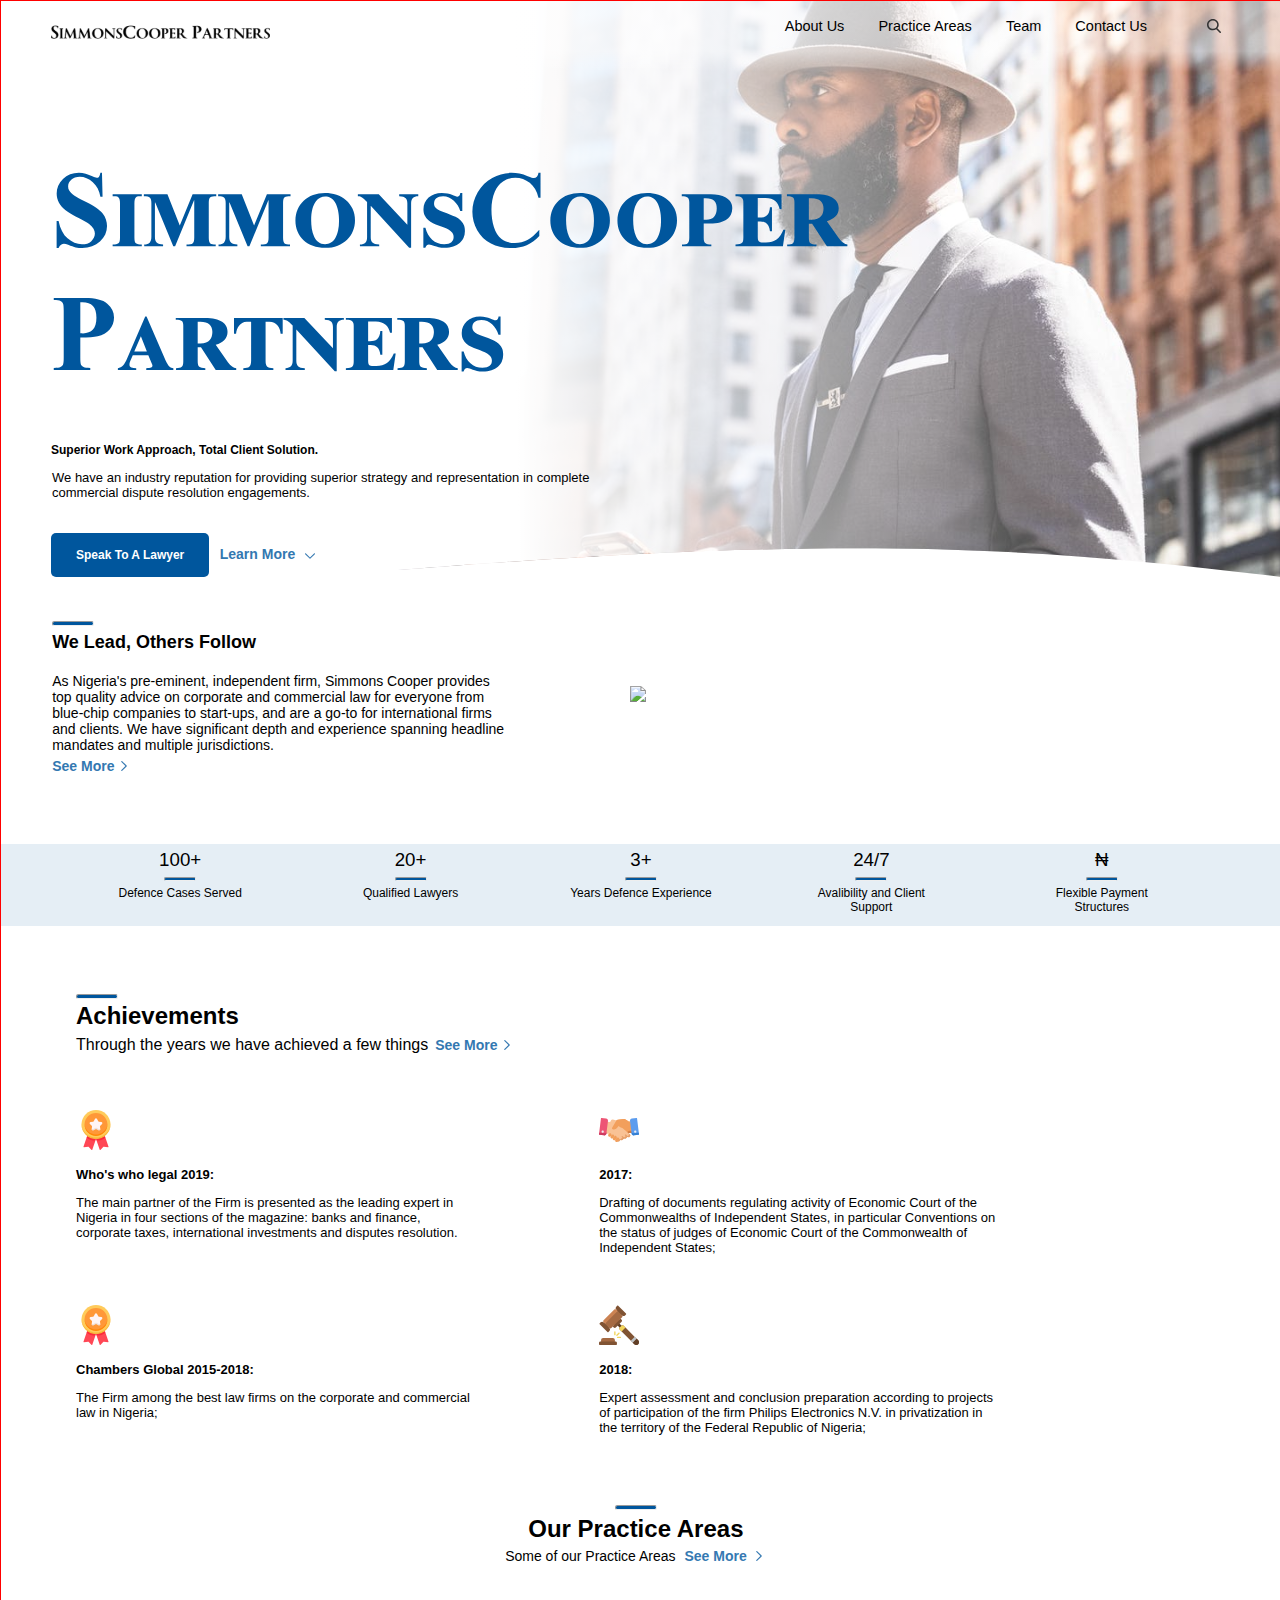
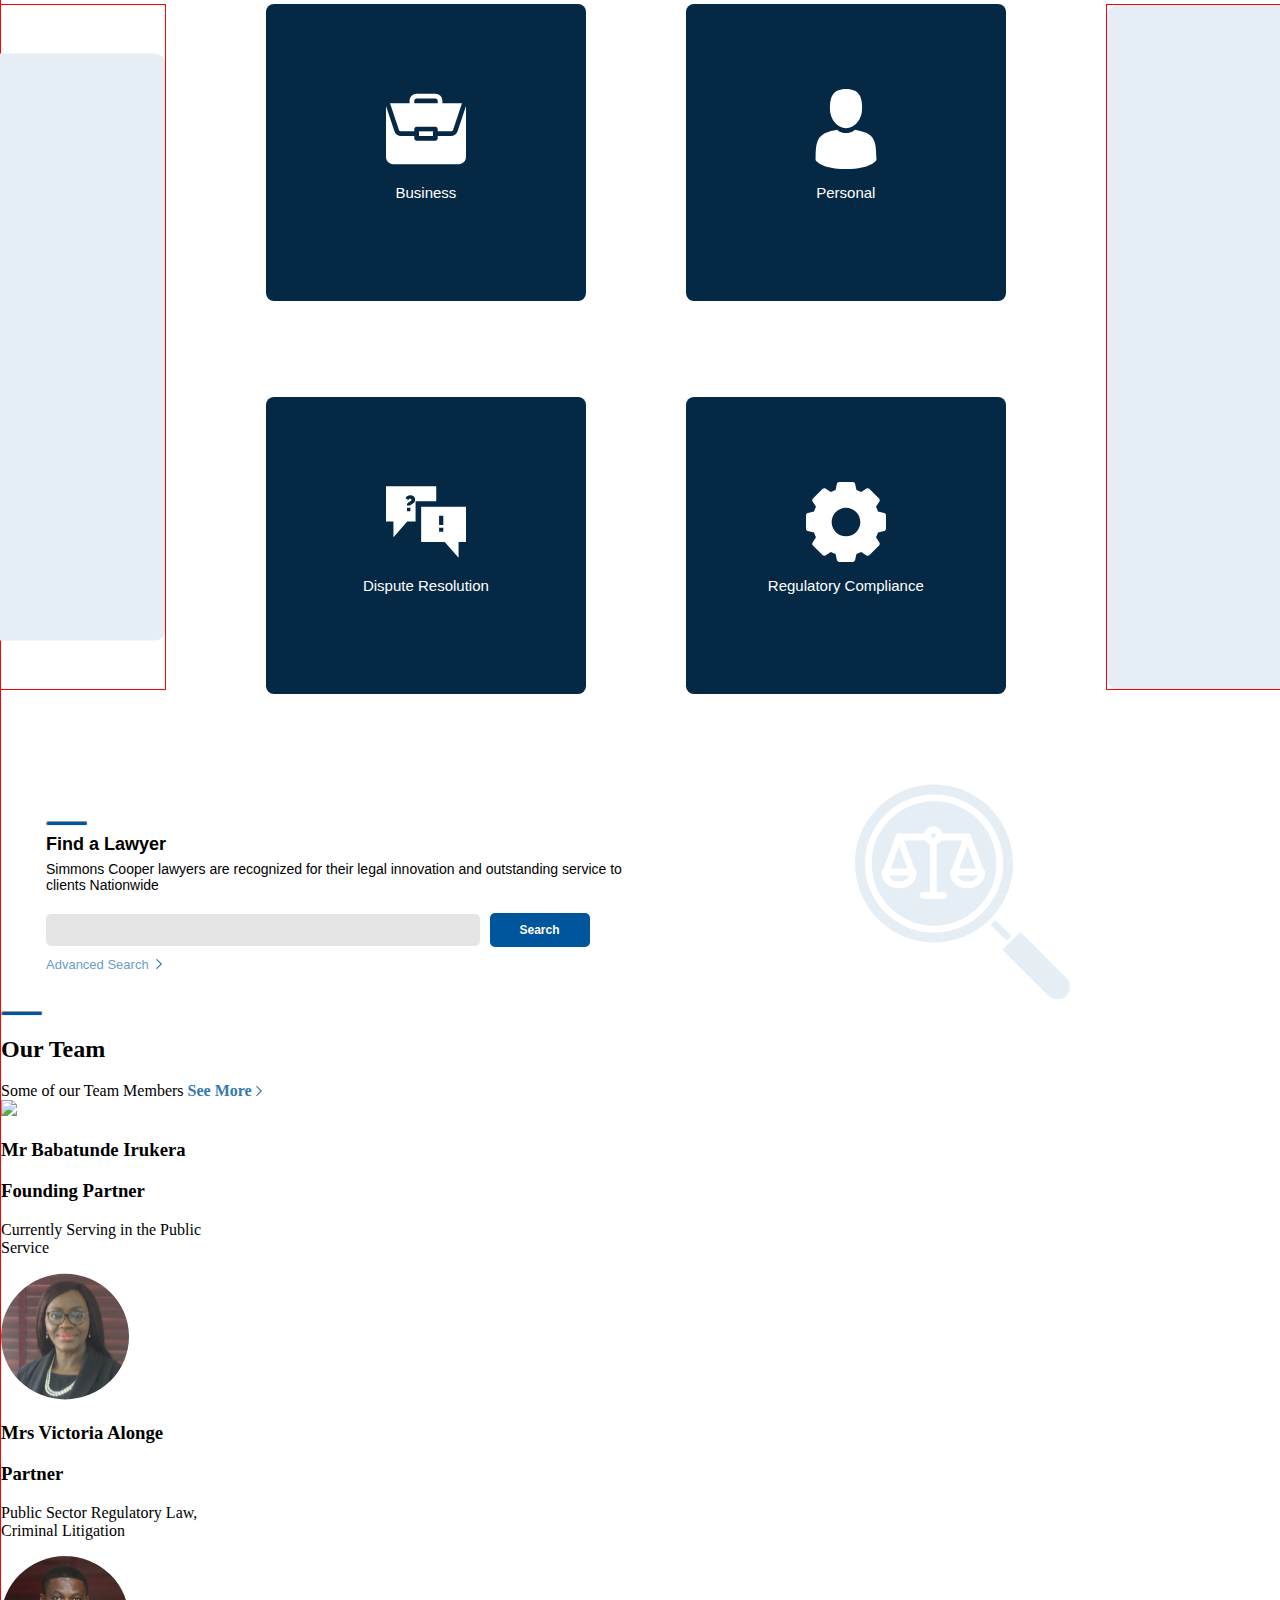
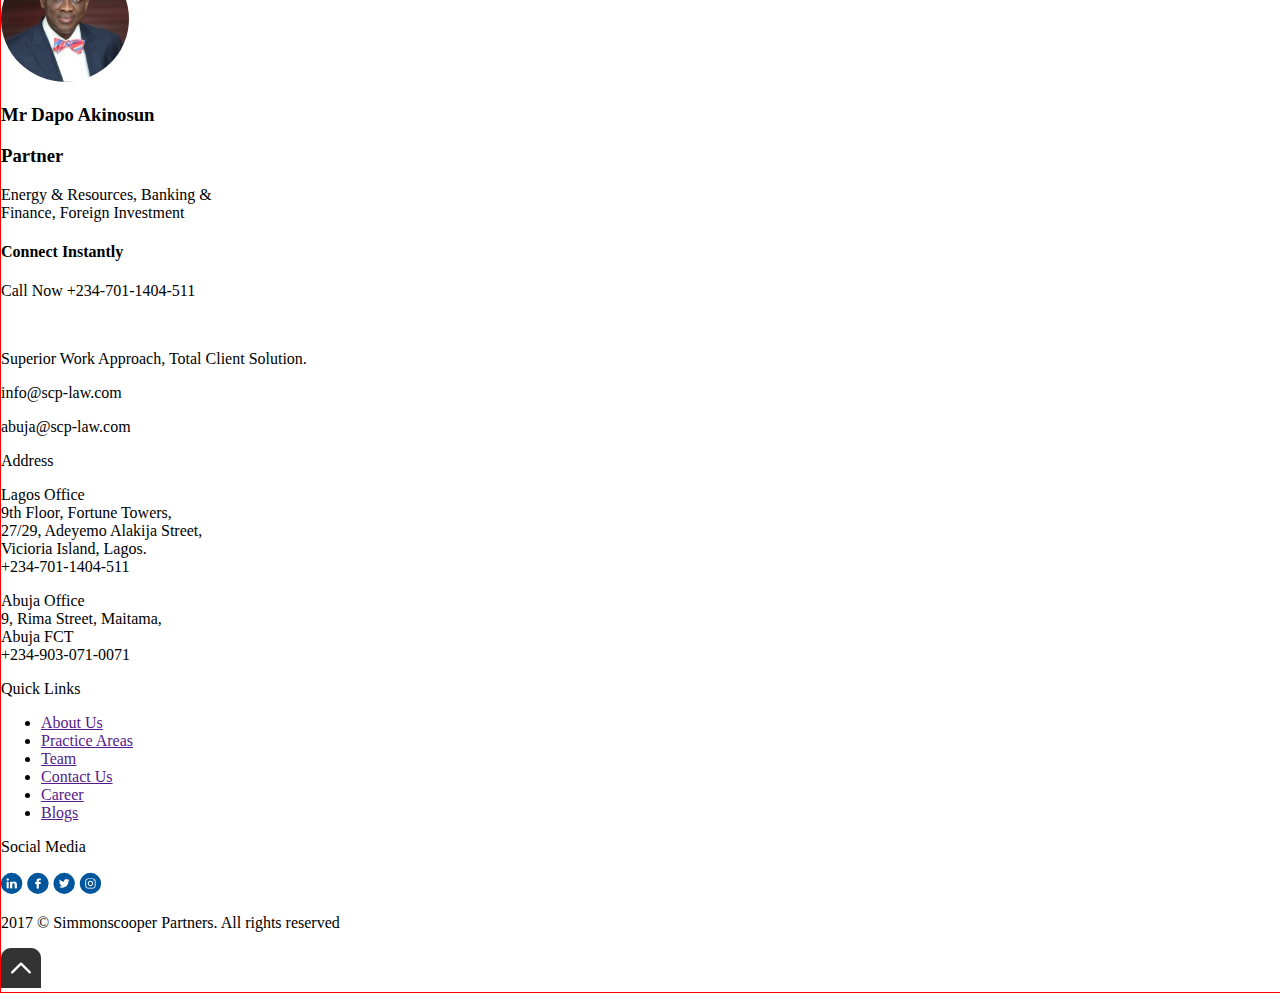
==== commit f5be1954: "edit" ====
--- a/index.html
+++ b/index.html
@@ -134,7 +134,7 @@
                 <div class="some_of">
                     <span>Some of our Practice Areas</span>
                     <span class="see_m">See More</span>
-                    <img src="images/Vector-1.svg" alt="">
+                    <img src="images/Vector-1.svg">
                 </div>
             </div>
             <div class="complex">
--- a/style.css
+++ b/style.css
@@ -199,7 +199,7 @@
     background-position: center;
     background-repeat: no-repeat;
     font-family:'Gill Sans', 'Gill Sans MT', Calibri, 'Trebuchet MS', sans-serif;
-    margin-left: -11px;
+    margin-left: 11px;
     margin-right: -11px;
 }
 
@@ -337,6 +337,52 @@
     width: 215px;
     height: 215px;
 }
+    
+.search {
+    display: flex;
+    justify-content: space-between;
+    align-items: center;
+    margin-top: 90px;
+    margin-left: 45px;
+    width:80%;
+    font-family:'Gill Sans', 'Gill Sans MT', Calibri, 'Trebuchet MS', sans-serif;
+}
+
+.search h2 {
+    margin-top: 0;
+    margin-bottom: -8px;
+    font-size: 18px;
+}
+
+.search p {
+    font-size: 14px;
+}
+
+.text_area {
+    width: 70%;
+    margin-right: 5px;
+    background: #e5e5e5;
+    border: none;
+    height: 30px;
+    border-radius: 5px;
+}
+
+.search button {
+    padding: 10px 30px;
+}
+
+.search_button {
+    margin-top: 20px;
+    margin-bottom: 8px;
+}
+
+.advanced_search span {
+    color: #6c9dc7;
+    font-size: 13px;
+    margin-right: 3px;
+}
+
+
 
 
 }
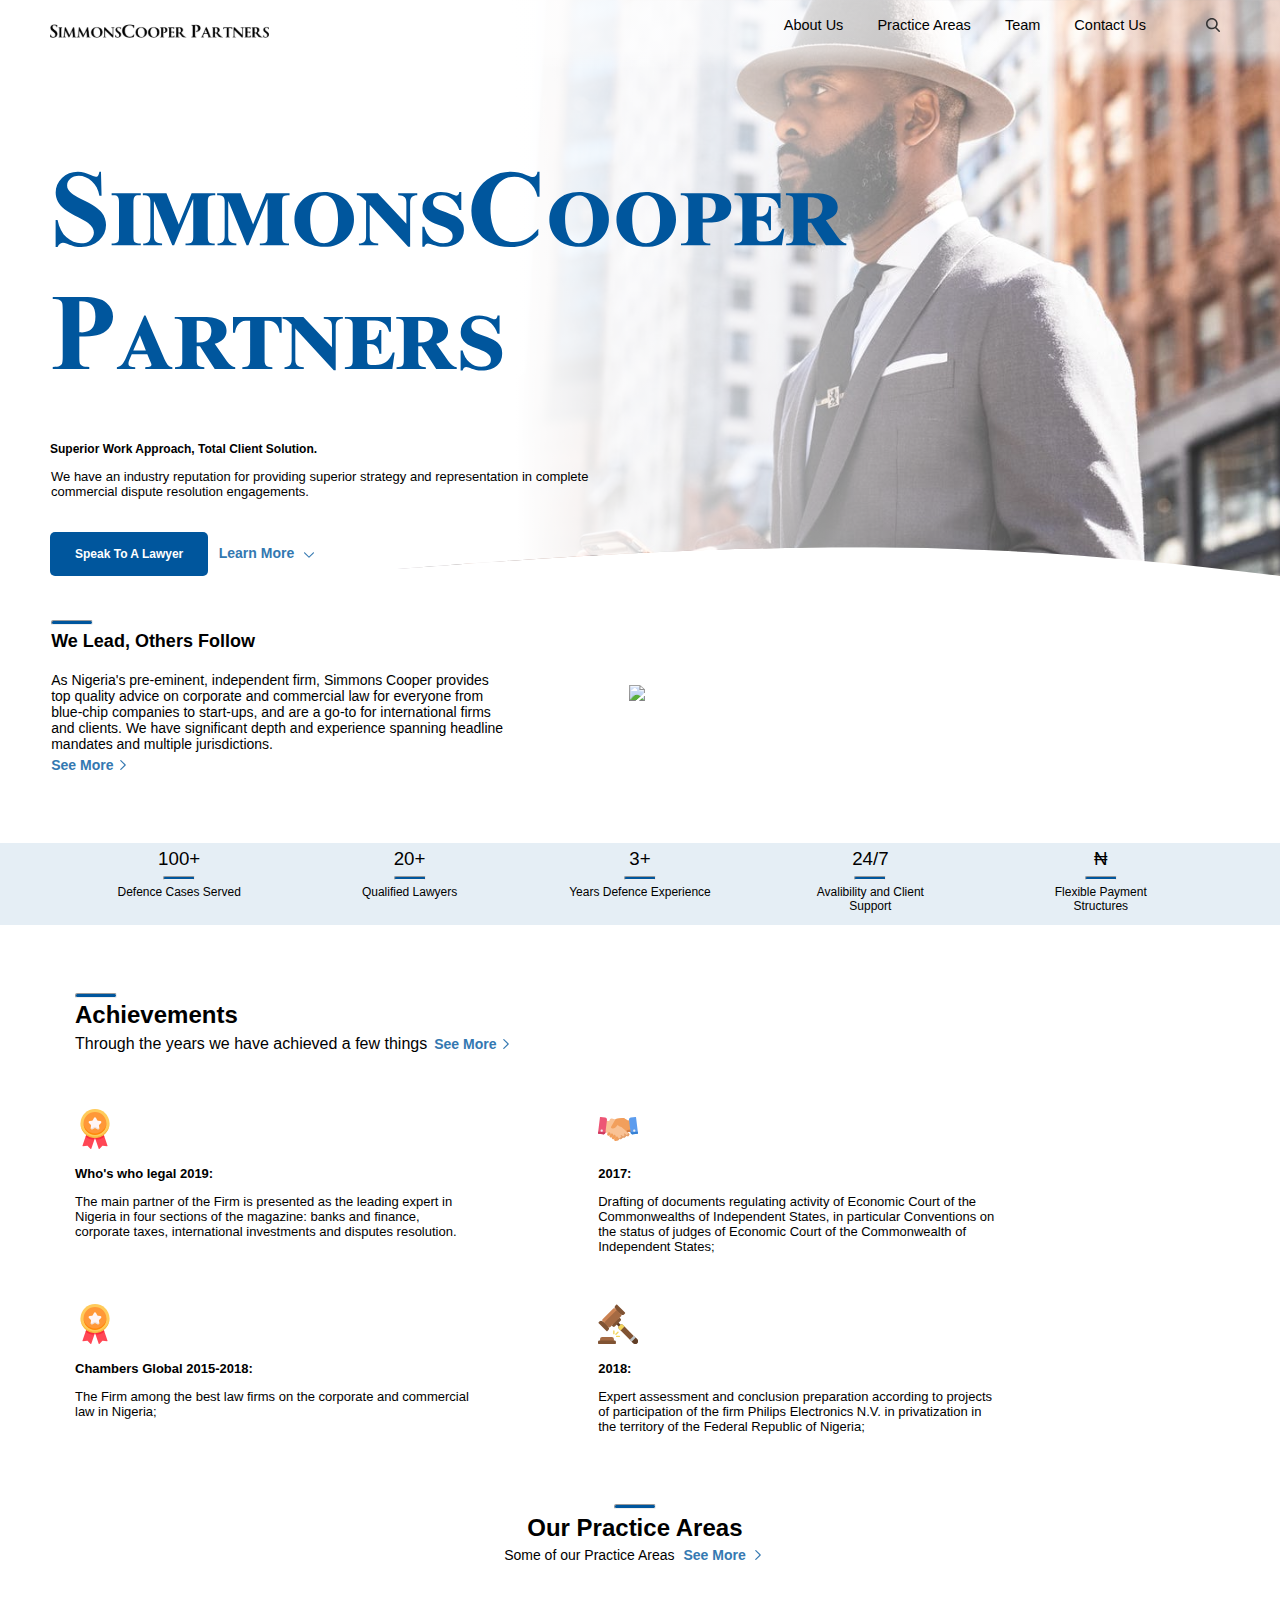
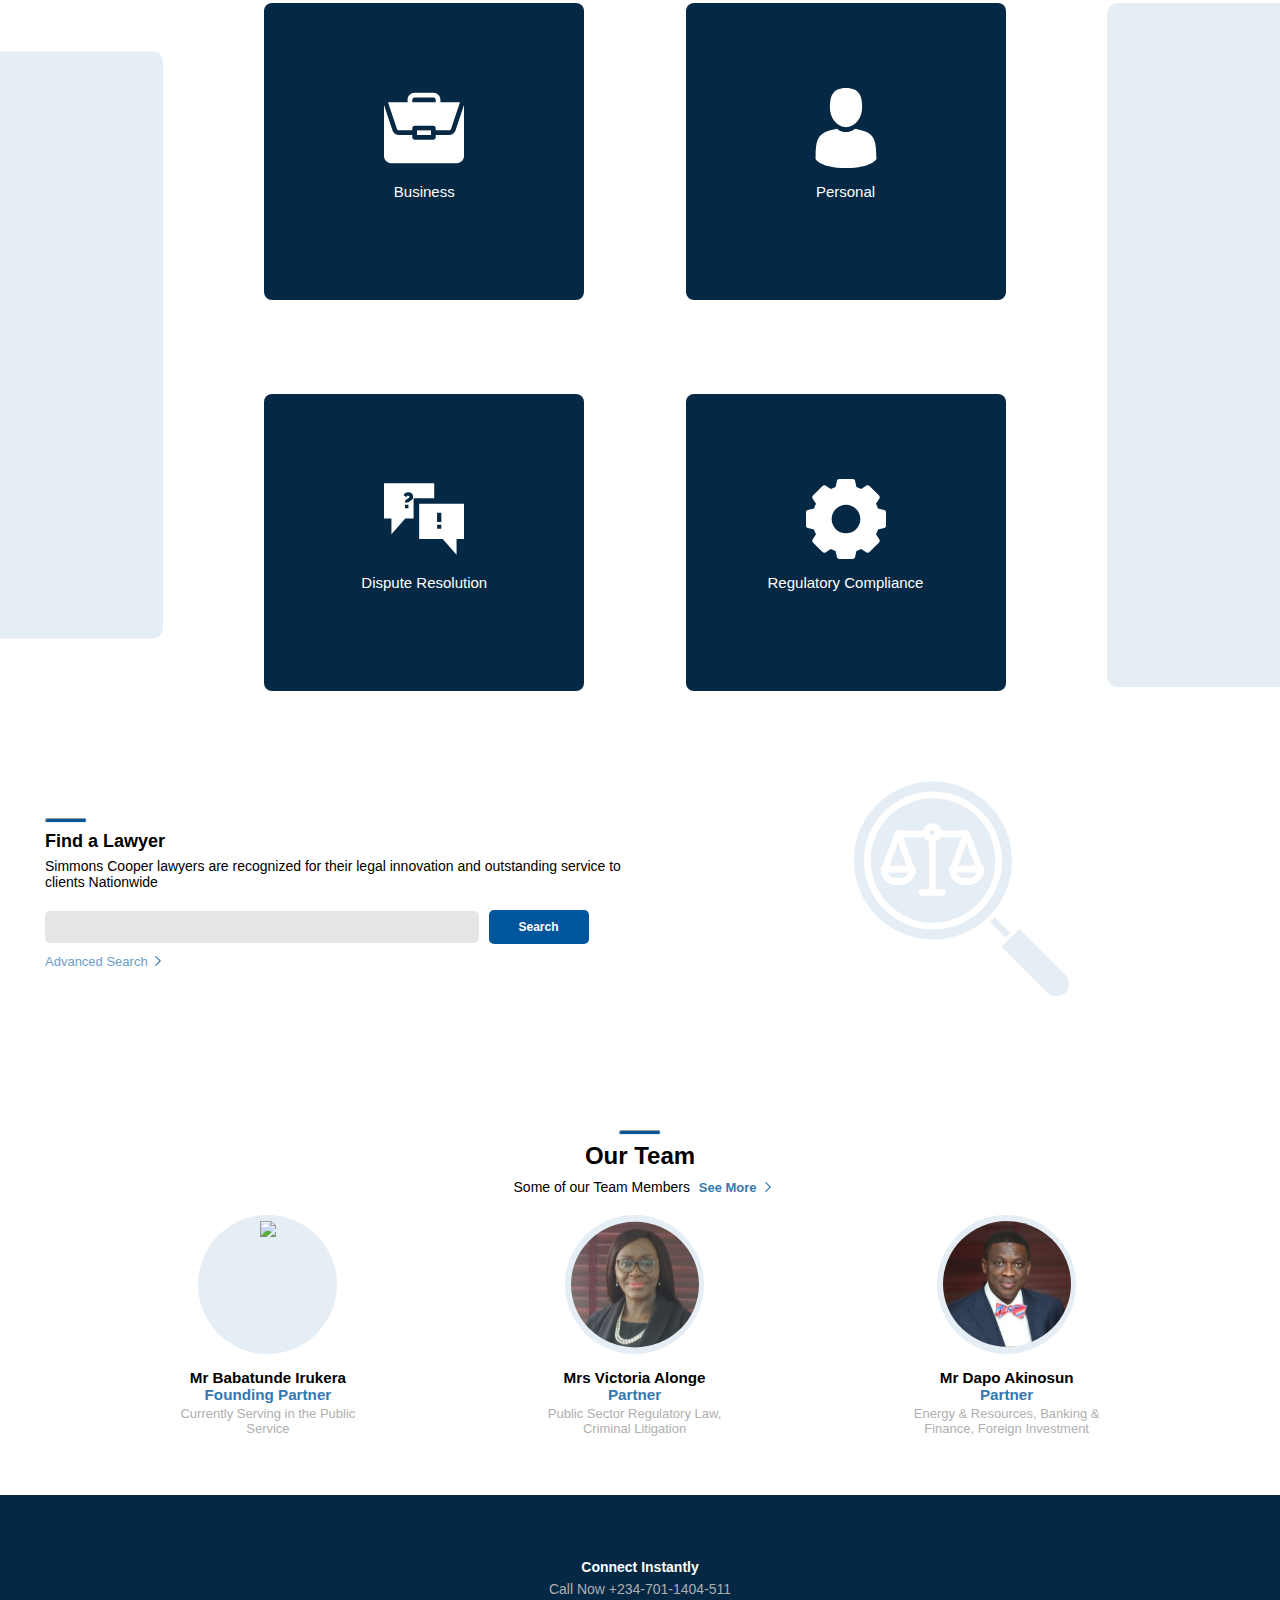
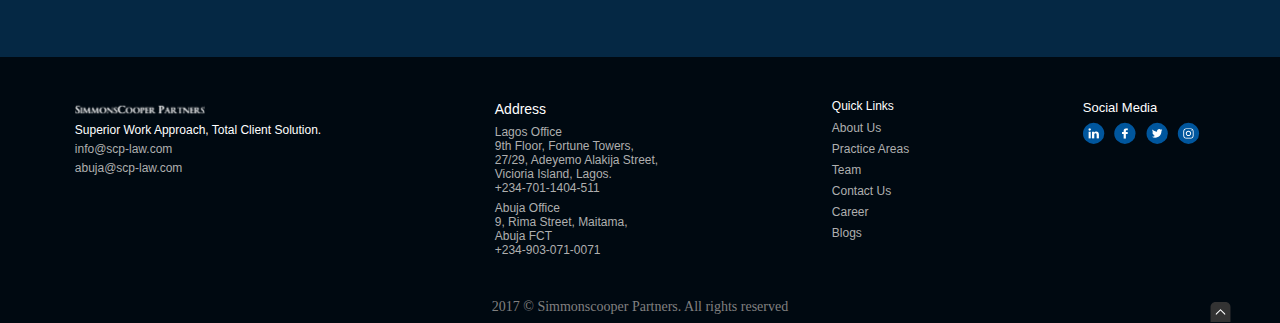
==== commit 2e1f39da: "links added" ====
--- a/index.html
+++ b/index.html
@@ -17,9 +17,9 @@
                     <img src="images/PastedGraphic-1 1.svg" class="max">
                     <img src="images/menu.svg" class="menu-icon">
                     <ul class="links">
-                        <a href="">About Us</a>
+                        <a href="index.html">About Us</a>
                         <a href="">Practice Areas</a>
-                        <a href="">Team</a>
+                        <a href="team.html">Team</a>
                         <a href="">Contact Us</a>
                     </ul>
                 </div>
--- a/style.css
+++ b/style.css
@@ -3,7 +3,6 @@
 body {
     width: 100%;
     margin: 0;
-    border: 1px solid red;
 }
 
 .container {
@@ -316,15 +315,12 @@
 
 .rect1 {
     width: 174px;
-    height: 76vh;
-    border: 1px solid red;
- 
+    height: 76vh; 
 }
 
 .rect2 {
     width: 174px;
     height: 76vh;
-    border: 1px solid red;
 }
 
 /* SEARCH SECTION */
@@ -344,6 +340,7 @@
     align-items: center;
     margin-top: 90px;
     margin-left: 45px;
+    margin-bottom: 80px;
     width:80%;
     font-family:'Gill Sans', 'Gill Sans MT', Calibri, 'Trebuchet MS', sans-serif;
 }
@@ -382,10 +379,201 @@
     margin-right: 3px;
 }
 
-
-
-
-}
+/* OUR TEAM MEMBERS SECTION */
+    
+.Our_Team_Members {
+    margin-top: 50px;
+    margin-left: -12px;
+    margin-right: -12px;
+    font-family:'Gill Sans', 'Gill Sans MT', Calibri, 'Trebuchet MS', sans-serif;
+    background: url(images/Group\ 48\ \(1\).svg);
+    height: 415px;
+}
+
+.members {
+    text-align: center;
+    padding-top: 50px;
+}
+
+.members_hr {
+    margin: auto;
+}
+
+.members h2 {
+    margin-top: 7px;
+    margin-bottom: 9px;
+}
+
+.some_members {
+    font-size: 14px;
+}
+
+.some_members > * {
+    margin-left: 5px;
+}
+
+.some_members .see_m {
+    font-size: 13px;
+}
+
+.team_members {
+    display: flex;
+    justify-content: space-evenly;
+    margin-top: 20px;
+}
+
+.team_member {
+    display: flex;
+    flex-direction: column;
+    align-items: center;
+    text-align: center;
+    font-size: 13px;
+}
+
+.team_member p {
+    color: #afafaf;
+}
+
+.middle {
+    color:#3378b1;
+    margin-top: -15px;
+    margin-bottom: -10px;
+}
+
+.image_bgr {
+    background: url(images/Ellipse\ 2.svg);
+    background-position: center;
+    background-repeat: no-repeat;
+    background-size: cover;
+    width: 139px;
+    height: 139px;
+}
+
+.team_image {
+    margin-top: 6px;
+}
+
+/* CONNECT SECTION */
+
+.connect {
+    color: white;
+    margin-left: -12px;
+    margin-right: -12px;
+    background: #052844;
+    display: flex;
+    flex-direction: column;
+    align-items: center;
+    justify-content: center;
+    height: 18vh;
+    font-size: 14px;
+    font-family:Arial, Helvetica, sans-serif;
+}
+
+.connect h4 {
+    margin-bottom: -8px;
+}
+
+.connect p {
+    color: #afafaf;
+}
+
+/* CONTACT SECTION */
+
+.contact {
+    color: white;
+    background: #000911;
+    margin: 0 -12px;
+    font-family:'Gill Sans', 'Gill Sans MT', Calibri, 'Trebuchet MS', sans-serif;
+}
+
+.con_container {
+    padding-top: 30px;
+    display: flex;
+    justify-content: space-around;
+}
+
+.superior {
+    margin-top: 10px;
+    font-size: 12px;
+}
+
+.superior img {
+    margin-bottom: -8px;
+    width: 130px;
+}
+
+.website {
+    color: #afafaf;
+    margin-top: -7px;
+}
+
+.address_title {
+    font-size: 14px;
+}
+
+.office_address {
+    font-size: 12px;
+    color: #afafaf;
+    margin-top: -6px;
+}
+
+.links_title {
+    font-size: 12px;
+    margin-bottom: -8px;
+}
+
+ul li {
+    list-style: none;
+    font-size: 12px;
+    margin-bottom: 7px;
+    margin-left: -40px;
+}
+
+ul a {
+    text-decoration: none;
+    color: #afafaf;
+}
+
+.media_title {
+    font-size: 13px;
+    margin-bottom: 7px;
+}
+
+.media_icons img {
+    margin-right: 5px;
+}
+
+/* FOOTER SECTION */
+
+.footer {
+    text-align: center;
+    background: #000911;
+    color: grey;
+    font-size: 14px;
+    margin-top: -20px;
+    margin-right: -12px;
+    margin-left: -12px;
+    padding-top: 10px;
+    padding-bottom: 1px;
+}
+
+.footer p {
+    margin-top: 40px;
+    margin-bottom: 7px;
+}
+
+.footer img {
+    float: right;
+    width: 11%;
+    height: 20px;
+    margin-top: -20px;
+}
+}
+
+
+
+
+
 
 
 @media (min-width: 400px) and (max-width: 768px){
